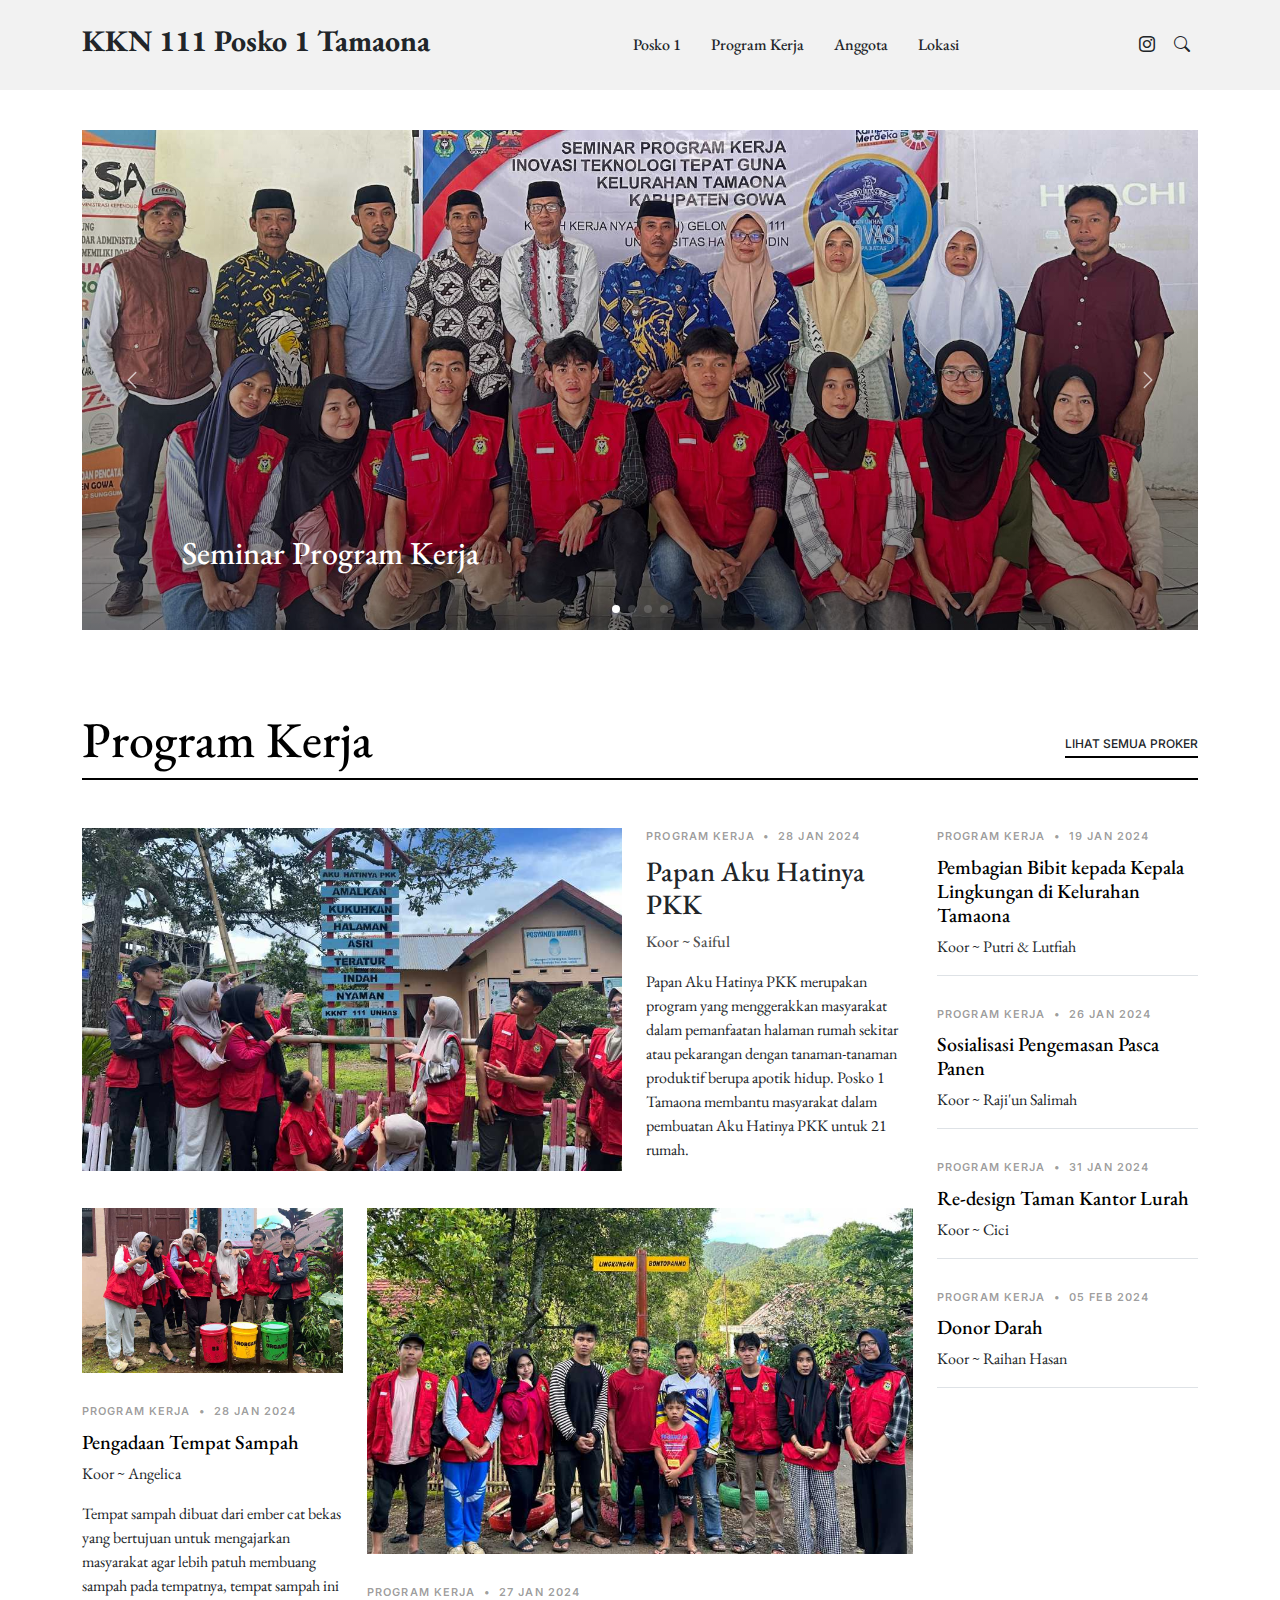
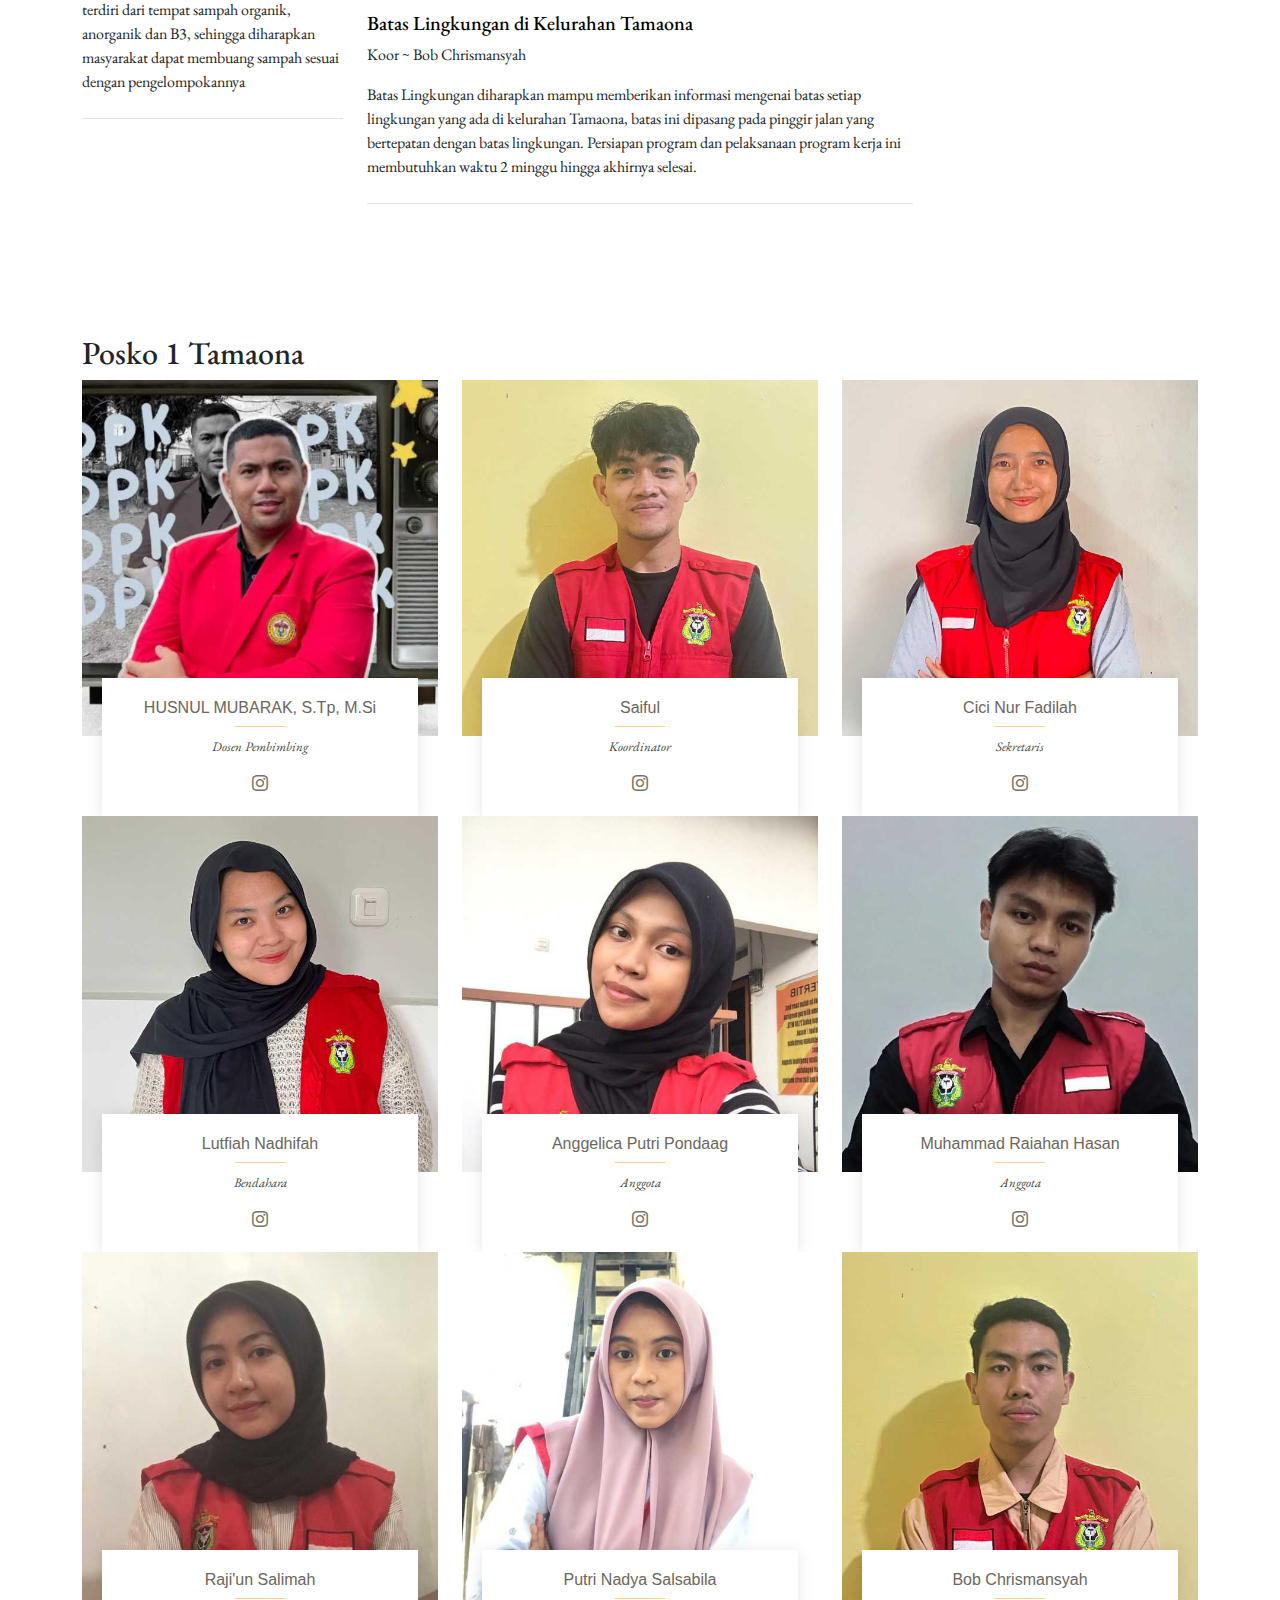
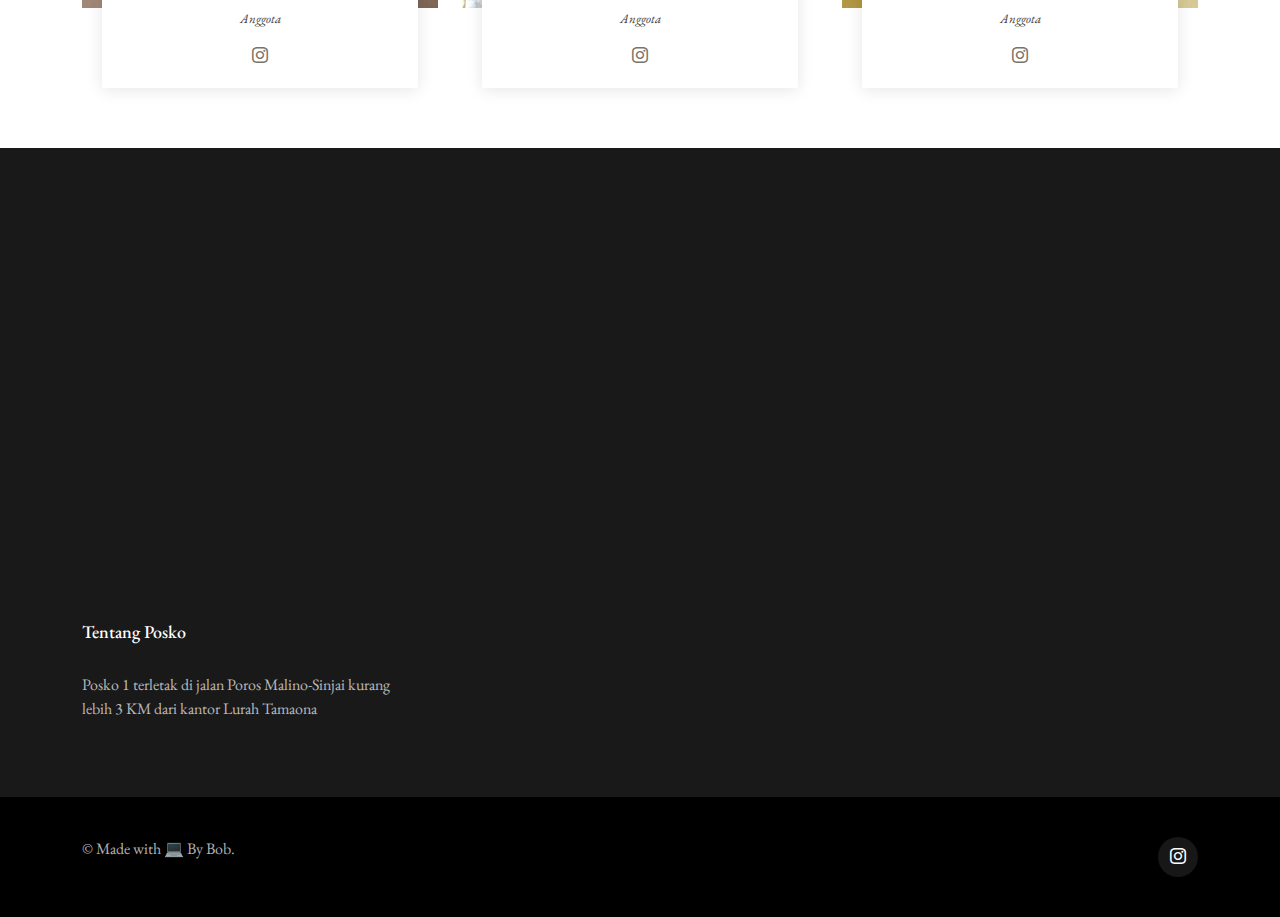
==== index.html @ d13b857d "update" ====
<!DOCTYPE html>
<html lang="en">

<head>
  <meta charset="utf-8">
  <meta content="width=device-width, initial-scale=1.0" name="viewport">

  <title>KKNT 111 UH Tamaona</title>
  <meta content="" name="description">
  <meta content="" name="keywords">

  <!-- Favicons -->
  <link href="img\icon.png" rel="icon">
  <link href="assets/img/apple-touch-icon.png" rel="apple-touch-icon">

  <!-- Google Fonts -->
  <link rel="preconnect" href="https://fonts.googleapis.com">
  <link rel="preconnect" href="https://fonts.gstatic.com" crossorigin>
  <link href="https://fonts.googleapis.com/css2?family=EB+Garamond:wght@400;500&family=Inter:wght@400;500&family=Playfair+Display:ital,wght@0,400;0,700;1,400;1,700&display=swap" rel="stylesheet">

  <!-- Vendor CSS Files -->
  <link href="assets/vendor/bootstrap/css/bootstrap.min.css" rel="stylesheet">
  <link href="assets/vendor/bootstrap-icons/bootstrap-icons.css" rel="stylesheet">
  <link href="assets/vendor/swiper/swiper-bundle.min.css" rel="stylesheet">
  <link href="assets/vendor/glightbox/css/glightbox.min.css" rel="stylesheet">
  <link href="assets/vendor/aos/aos.css" rel="stylesheet">




  
  <!-- Template Main CSS Files -->
  <link href="assets/css/variables.css" rel="stylesheet">
  <link href="assets/css/main.css" rel="stylesheet">

  <!-- =======================================================
  * Template Name: ZenBlog
  * Updated: Jan 29 2024 with Bootstrap v5.3.2
  * Template URL: https://bootstrapmade.com/zenblog-bootstrap-blog-template/
  * Author: BootstrapMade.com
  * License: https:///bootstrapmade.com/license/
  ======================================================== -->
</head>

<body>

  <!-- ======= Header ======= -->
  <header id="header" class="header d-flex align-items-center fixed-top">
    <div class="container-fluid container-xl d-flex align-items-center justify-content-between">

      <a href="index.html" class="logo d-flex align-items-center">
        <!-- Uncomment the line below if you also wish to use an image logo -->
        <!-- <img src="assets/img/logo.png" alt=""> -->
        <h1>KKN 111 Posko 1 Tamaona</h1>
      </a>

      <nav id="navbar" class="navbar">
        <ul>
          <li><a href="index.html">Posko 1</a></li>
          <li><a href="#proker">Program Kerja</a></li>
          <!-- <li class="dropdown"><a href="category.html"><span>Categories</span> <i class="bi bi-chevron-down dropdown-indicator"></i></a>
            <ul>
              <li><a href="search-result.html">Search Result</a></li>
              <li><a href="#">Drop Down 1</a></li>
              <li class="dropdown"><a href="#"><span>Deep Drop Down</span> <i class="bi bi-chevron-down dropdown-indicator"></i></a>
                <ul>
                  <li><a href="#">Deep Drop Down 1</a></li>
                  <li><a href="#">Deep Drop Down 2</a></li>
                  <li><a href="#">Deep Drop Down 3</a></li>
                  <li><a href="#">Deep Drop Down 4</a></li>
                  <li><a href="#">Deep Drop Down 5</a></li>
                </ul>
              </li>
              <li><a href="#">Drop Down 2</a></li>
              <li><a href="#">Drop Down 3</a></li>
              <li><a href="#">Drop Down 4</a></li>
            </ul>
          </li> -->

          <li><a href="#chefs">Anggota</a></li>
          <li><a href="#footer">Lokasi</a></li>
        </ul>
      </nav>
      <!-- .navbar -->

      <div class="position-relative">
        <!-- <a href="#" class="mx-2"><span class="bi-facebook"></span></a>
        <a href="#" class="mx-2"><span class="bi-twitter"></span></a> -->
        <a href="https://www.instagram.com/kknt111kelurahantamaona/" class="mx-2"><span class="bi-instagram"></span></a>

        <a href="#" class="mx-2 js-search-open"><span class="bi-search"></span></a>
        <i class="bi bi-list mobile-nav-toggle"></i>

        <!-- ======= Search Form ======= -->
        <div class="search-form-wrap js-search-form-wrap">
          <form action="search-result.html" class="search-form">
            <span class="icon bi-search"></span>
            <input type="text" placeholder="Search" class="form-control">
            <button class="btn js-search-close"><span class="bi-x"></span></button>
          </form>
        </div><!-- End Search Form -->

      </div>

    </div>

  </header><!-- End Header -->

  <main id="main">

    <!-- ======= Hero Slider Section ======= -->
    <section id="hero-slider" class="hero-slider">
      <div class="container-md" data-aos="fade-in">
        <div class="row">
          <div class="col-12">
            <div class="swiper sliderFeaturedPosts">
              <div class="swiper-wrapper">
                <div class="swiper-slide">
                  <a href="single-post.html" class="img-bg d-flex align-items-end" style="background-image: url('img/2.jpg');">
                    <div class="img-bg-inner">
                      <h2>Seminar Program Kerja</h2>
                      <!-- <p>Lorem ipsum dolor sit amet, consectetur adipisicing elit. Quidem neque est mollitia! Beatae minima assumenda repellat harum vero, officiis ipsam magnam obcaecati cumque maxime inventore repudiandae quidem necessitatibus rem atque.</p> -->
                    </div>
                  </a>
                </div>

                <div class="swiper-slide">
                  <a href="single-post.html" class="img-bg d-flex align-items-end" style="background-image: url('img/1.jpg');">
                    <div class="img-bg-inner">
                      <h2>Kelurahan Tamaona</h2>
                      <p>Kecamatan Tombolopao Kabupaten Gowa</p>
                    </div>
                  </a>
                </div>

                <div class="swiper-slide">
                  <a href="single-post.html" class="img-bg d-flex align-items-end" style="background-image: url('img/3.jpg');">
                    <div class="img-bg-inner">
                      <h2>Posko 1 Kelurahan Tamaona</h2>
                      <!-- <p>Lorem ipsum dolor sit amet, consectetur adipisicing elit. Quidem neque est mollitia! Beatae minima assumenda repellat harum vero, officiis ipsam magnam obcaecati cumque maxime inventore repudiandae quidem necessitatibus rem atque.</p> -->
                    </div>
                  </a>
                </div>

                <div class="swiper-slide">
                  <a href="single-post.html" class="img-bg d-flex align-items-end" style="background-image: url('img/4.jpg');">
                    <div class="img-bg-inner">
                      <h2>Pelaksanaan Program Kerja</h2>
                      <!-- <p>Lorem ipsum dolor sit amet, consectetur adipisicing elit. Quidem neque est mollitia! Beatae minima assumenda repellat harum vero, officiis ipsam magnam obcaecati cumque maxime inventore repudiandae quidem necessitatibus rem atque.</p> -->
                    </div>
                  </a>
                </div>
              </div>
              <div class="custom-swiper-button-next">
                <span class="bi-chevron-right"></span>
              </div>
              <div class="custom-swiper-button-prev">
                <span class="bi-chevron-left"></span>
              </div>

              <div class="swiper-pagination"></div>
            </div>
          </div>
        </div>
      </div>
    </section><!-- End Hero Slider Section -->

    <!-- ======= Post Grid Section ======= -->
    <!-- <section id="posts" class="posts">
      <div class="container" data-aos="fade-up">
        <div class="row g-5">
          <div class="col-lg-4">
            <div class="post-entry-1 lg">
              <a href="single-post.html"><img src="img/landscape1.jpg" alt="" class="img-fluid"></a>
              <div class="post-meta"><span class="date">Culture</span> <span class="mx-1">&bullet;</span> <span>Jul 5th '22</span></div>
              <h2><a href="single-post.html">Pelaksanaan Program Kerja Papan</a></h2>
              <p class="mb-4 d-block">Lorem ipsum dolor sit, amet consectetur adipisicing elit. Vero temporibus repudiandae, inventore pariatur numquam cumque possimus exercitationem? Nihil tempore odit ab minus eveniet praesentium, similique blanditiis molestiae ut saepe perspiciatis officia nemo, eos quae cumque. Accusamus fugiat architecto rerum animi atque eveniet, quo, praesentium dignissimos</p>

              <div class="d-flex align-items-center author">
                <div class="photo"><img src="assets/img/person-1.jpg" alt="" class="img-fluid"></div>
                <div class="name">
                  <h3 class="m-0 p-0">Cameron Williamson</h3>
                </div>
              </div>
            </div>

          </div>

          <div class="col-lg-8">
            <div class="row g-5">
              <div class="col-lg-4 border-start custom-border">
                <div class="post-entry-1">
                  <a href="single-post.html"><img src="assets/img/post-landscape-2.jpg" alt="" class="img-fluid"></a>
                  <div class="post-meta"><span class="date">Sport</span> <span class="mx-1">&bullet;</span> <span>Jul 5th '22</span></div>
                  <h2><a href="single-post.html">Let’s Get Back to Work, New York</a></h2>
                </div>
                <div class="post-entry-1">
                  <a href="single-post.html"><img src="assets/img/post-landscape-5.jpg" alt="" class="img-fluid"></a>
                  <div class="post-meta"><span class="date">Food</span> <span class="mx-1">&bullet;</span> <span>Jul 17th '22</span></div>
                  <h2><a href="single-post.html">How to Avoid Distraction and Stay Focused During Video Calls?</a></h2>
                </div>
                <div class="post-entry-1">
                  <a href="single-post.html"><img src="assets/img/post-landscape-7.jpg" alt="" class="img-fluid"></a>
                  <div class="post-meta"><span class="date">Design</span> <span class="mx-1">&bullet;</span> <span>Mar 15th '22</span></div>
                  <h2><a href="single-post.html">Why Craigslist Tampa Is One of The Most Interesting Places On the Web?</a></h2>
                </div>
              </div>
              <div class="col-lg-4 border-start custom-border">
                <div class="post-entry-1">
                  <a href="single-post.html"><img src="assets/img/post-landscape-3.jpg" alt="" class="img-fluid"></a>
                  <div class="post-meta"><span class="date">Business</span> <span class="mx-1">&bullet;</span> <span>Jul 5th '22</span></div>
                  <h2><a href="single-post.html">6 Easy Steps To Create Your Own Cute Merch For Instagram</a></h2>
                </div>
                <div class="post-entry-1">
                  <a href="single-post.html"><img src="assets/img/post-landscape-6.jpg" alt="" class="img-fluid"></a>
                  <div class="post-meta"><span class="date">Tech</span> <span class="mx-1">&bullet;</span> <span>Mar 1st '22</span></div>
                  <h2><a href="single-post.html">10 Life-Changing Hacks Every Working Mom Should Know</a></h2>
                </div>
                <div class="post-entry-1">
                  <a href="single-post.html"><img src="assets/img/post-landscape-8.jpg" alt="" class="img-fluid"></a>
                  <div class="post-meta"><span class="date">Travel</span> <span class="mx-1">&bullet;</span> <span>Jul 5th '22</span></div>
                  <h2><a href="single-post.html">5 Great Startup Tips for Female Founders</a></h2>
                </div>
              </div>

              
              <div class="col-lg-4">

                <div class="trending">
                  <h3>Trending</h3>
                  <ul class="trending-post">
                    <li>
                      <a href="single-post.html">
                        <span class="number">1</span>
                        <h3>The Best Homemade Masks for Face (keep the Pimples Away)</h3>
                        <span class="author">Jane Cooper</span>
                      </a>
                    </li>
                    <li>
                      <a href="single-post.html">
                        <span class="number">2</span>
                        <h3>17 Pictures of Medium Length Hair in Layers That Will Inspire Your New Haircut</h3>
                        <span class="author">Wade Warren</span>
                      </a>
                    </li>
                    <li>
                      <a href="single-post.html">
                        <span class="number">3</span>
                        <h3>13 Amazing Poems from Shel Silverstein with Valuable Life Lessons</h3>
                        <span class="author">Esther Howard</span>
                      </a>
                    </li>
                    <li>
                      <a href="single-post.html">
                        <span class="number">4</span>
                        <h3>9 Half-up/half-down Hairstyles for Long and Medium Hair</h3>
                        <span class="author">Cameron Williamson</span>
                      </a>
                    </li>
                    <li>
                      <a href="single-post.html">
                        <span class="number">5</span>
                        <h3>Life Insurance And Pregnancy: A Working Mom’s Guide</h3>
                        <span class="author">Jenny Wilson</span>
                      </a>
                    </li>
                  </ul>
                </div>

              </div> 
            </div>
          </div>

        </div>
      </div>
    </section>  -->

    <!-- ======= Culture Category Section ======= -->
    <section class="category-section" id="proker">
      <div class="container" data-aos="fade-up">

        <div class="section-header d-flex justify-content-between align-items-center mb-5">
          <h2>Program Kerja</h2>
          <div><a href="category.html" class="more">Lihat Semua Proker</a></div>
        </div>

        <div class="row">
          <div class="col-md-9">

            <div class="d-lg-flex post-entry-2">
              <a href="single-post.html" class="me-4 thumbnail mb-4 mb-lg-0 d-inline-block">
                <img src="img/landscape1.jpg" alt="" class="img-fluid">
              </a>
              <div>
                <div class="post-meta"><span class="date">Program Kerja</span> <span class="mx-1">&bullet;</span> <span>28 Jan 2024</span></div>
                <h3><a href="single-post.html">Papan Aku Hatinya PKK</a></h3>
                <span class="author mb-3 d-block">Koor ~ Saiful</span>
                <p>Papan Aku Hatinya PKK merupakan program yang menggerakkan masyarakat dalam pemanfaatan halaman rumah sekitar atau pekarangan dengan tanaman-tanaman produktif berupa apotik hidup. Posko 1 Tamaona membantu masyarakat dalam pembuatan Aku Hatinya PKK untuk 21 rumah. </p>
                <!-- <div class="d-flex align-items-center author">
                  <div class="photo"><img src="assets/img/person-2.jpg" alt="" class="img-fluid"></div>
                  <div class="name">
                    <h3 class="m-0 p-0">Wade Warren</h3>
                  </div>
                </div> -->
              </div>
            </div>

            <div class="row">
              <div class="col-lg-4">
                <div class="post-entry-1 border-bottom">
                  <a href="single-post.html"><img src="img/tempatsampah.jpg" alt="" class="img-fluid"></a>
                  <div class="post-meta"><span class="date">Program Kerja</span> <span class="mx-1">&bullet;</span> <span>28 Jan 2024</span></div>
                  <h2 class="mb-2"><a href="single-post.html">Pengadaan Tempat Sampah</a></h2>
                  <span class="author mb-3 d-block">Koor ~ Angelica</span>
                  <p class="mb-4 d-block">Tempat sampah dibuat dari ember cat bekas yang bertujuan untuk mengajarkan masyarakat agar lebih patuh membuang sampah pada tempatnya, tempat sampah ini terdiri dari tempat sampah organik, anorganik dan B3, sehingga diharapkan masyarakat dapat membuang sampah sesuai dengan pengelompokannya</p>
                </div>

                <!-- <div class="post-entry-1">
                  <div class="post-meta"><span class="date">Culture</span> <span class="mx-1">&bullet;</span> <span>Jul 5th '22</span></div>
                  <h2 class="mb-2"><a href="single-post.html">5 Great Startup Tips for Female Founders</a></h2>
                  <span class="author mb-3 d-block">Jenny Wilson</span>
                </div> -->
              </div>
              <div class="col-lg-8">
                <div class="post-entry-1 border-bottom">
                  <a href="single-post.html"><img src="img/bataslingkungan.jpg" alt="" class="img-fluid"></a>
                  <div class="post-meta"><span class="date">Program Kerja</span> <span class="mx-1">&bullet;</span> <span>27 Jan 2024</span></div>
                  <h2 class="mb-2"><a href="single-post.html">Batas Lingkungan di Kelurahan Tamaona</a></h2>
                  <span class="author mb-3 d-block">Koor ~ Bob Chrismansyah</span>
                  <p class="mb-4 d-block">Batas Lingkungan diharapkan mampu memberikan informasi mengenai batas setiap lingkungan yang ada di kelurahan Tamaona, batas ini dipasang pada pinggir jalan yang bertepatan dengan batas lingkungan. Persiapan program dan pelaksanaan program kerja ini membutuhkan waktu 2 minggu hingga akhirnya selesai.</p>
                </div>
              </div>
            </div>



            <!-- <div class="d-lg-flex post-entry-2">
              <a href="single-post.html" class="me-4 thumbnail mb-4 mb-lg-0 d-inline-block">
                <img src="img/landscape1.jpg" alt="" class="img-fluid">
              </a>
              <div>
                <div class="post-meta"><span class="date">Culture</span> <span class="mx-1">&bullet;</span> <span>Jul 5th '22</span></div>
                <h3><a href="single-post.html">Papan Aku Hatinya PKK</a></h3>
                <p>Lorem ipsum dolor sit amet consectetur adipisicing elit. Distinctio placeat exercitationem magni voluptates dolore. Tenetur fugiat voluptates quas, nobis error deserunt aliquam temporibus sapiente, laudantium dolorum itaque libero eos deleniti?</p>
                <div class="d-flex align-items-center author">
                  <div class="photo"><img src="assets/img/person-2.jpg" alt="" class="img-fluid"></div>
                  <div class="name">
                    <h3 class="m-0 p-0">Wade Warren</h3>
                  </div>
                </div>
              </div>
            </div> -->
          </div>


          <div class="col-md-3">
            <div class="post-entry-1 border-bottom">
              <div class="post-meta"><span class="date">Program Kerja</span> <span class="mx-1">&bullet;</span> <span>19 Jan 2024</span>
              </div>
              <h2 class="mb-2"><a href="single-post.html">Pembagian Bibit kepada Kepala Lingkungan di Kelurahan Tamaona</a></h2>
              <span class="author mb-3 d-block">Koor ~ Putri  & Lutfiah</span>
            </div>

            <div class="post-entry-1 border-bottom">
              <div class="post-meta"><span class="date">Program Kerja</span> <span class="mx-1">&bullet;</span> <span>26 Jan 2024</span></div>
              <h2 class="mb-2"><a href="single-post.html">Sosialisasi Pengemasan Pasca Panen</a></h2>
              <span class="author mb-3 d-block">Koor ~ Raji'un Salimah</span>
            </div>

            <div class="post-entry-1 border-bottom">
              <div class="post-meta"><span class="date">Program Kerja</span> <span class="mx-1">&bullet;</span> <span>31 Jan 2024</span></div>
              <h2 class="mb-2"><a href="single-post.html">Re-design Taman Kantor Lurah</a></h2>
              <span class="author mb-3 d-block">Koor ~ Cici</span>
            </div>

            <div class="post-entry-1 border-bottom">
              <div class="post-meta"><span class="date">Program Kerja</span> <span class="mx-1">&bullet;</span> <span>05 Feb 2024</span></div>
              <h2 class="mb-2"><a href="single-post.html">Donor Darah</a></h2>
              <span class="author mb-3 d-block">Koor ~ Raihan Hasan</span>
            </div>


          </div>
        </div>
      </div>
    </section><!-- End Culture Category Section -->
    <section id="chefs" class="chefs">
      <div class="container">

        <div class="section-title">
          <h2>Posko 1 <span>Tamaona</span></h2>
          <!-- <p>Ut possimus qui ut temporibus culpa velit eveniet modi omnis est adipisci expedita at voluptas atque vitae autem.</p> -->
        </div>

        <div class="row">

          <div class="col-lg-4 col-md-6">
            <div class="member">
              <div class="pic"><img src="img/dpk.jpg" class="img-fluid" alt=""></div>
              <div class="member-info">
                <h4>HUSNUL MUBARAK, S.Tp, M.Si</h4>
                <span>Dosen Pembimbing</span>
                <div class="social">
                  <!-- <a href=""><i class="bi bi-twitter"></i></a>
                  <a href=""><i class="bi bi-facebook"></i></a> -->
                  <a href="https://www.instagram.com/baraq_bani/"><i class="bi bi-instagram"></i></a>
                  <!-- <a href=""><i class="bi bi-linkedin"></i></a> -->
                </div>
              </div>
            </div>
          </div>

          <div class="col-lg-4 col-md-6">
            <div class="member">
              <div class="pic"><img src="img/saiful.jpg" class="img-fluid" alt=""></div>
              <div class="member-info">
                <h4>Saiful</h4>
                <span>Koordinator</span>
                <div class="social">
                  <!-- <a href=""><i class="bi bi-twitter"></i></a>
                  <a href=""><i class="bi bi-facebook"></i></a> -->
                  <a href="https://www.instagram.com/saii.fll_/"><i class="bi bi-instagram"></i></a>
                  <!-- <a href=""><i class="bi bi-linkedin"></i></a> -->
                </div>
              </div>
            </div>
          </div>

          <div class="col-lg-4 col-md-6">
            <div class="member">
              <div class="pic"><img src="img/cici.jpg" class="img-fluid" alt=""></div>
              <div class="member-info">
                <h4>Cici Nur Fadilah</h4>
                <span>Sekretaris</span>
                <div class="social">
                  <!-- <a href=""><i class="bi bi-twitter"></i></a>
                  <a href=""><i class="bi bi-facebook"></i></a> -->
                  <a href="https://www.instagram.com/cicinrfadilah_/"><i class="bi bi-instagram"></i></a>
                  <!-- <a href=""><i class="bi bi-linkedin"></i></a> -->
                </div>
              </div>
            </div>
          </div>

          <div class="col-lg-4 col-md-6">
            <div class="member">
              <div class="pic"><img src="img/upi.jpg" class="img-fluid" alt=""></div>
              <div class="member-info">
                <h4>Lutfiah Nadhifah</h4>
                <span>Bendahara</span>
                <div class="social">
                  <!-- <a href=""><i class="bi bi-twitter"></i></a>
                  <a href=""><i class="bi bi-facebook"></i></a> -->
                  <a href="https://www.instagram.com/lutfiahndh/"><i class="bi bi-instagram"></i></a>
                  <!-- <a href=""><i class="bi bi-linkedin"></i></a> -->
                </div>
              </div>
            </div>
          </div>

          <div class="col-lg-4 col-md-6">
            <div class="member">
              <div class="pic"><img src="img/enjel.jpg" class="img-fluid" alt=""></div>
              <div class="member-info">
                <h4>Anggelica Putri Pondaag</h4>
                <span>Anggota</span>
                <div class="social">
                  <!-- <a href=""><i class="bi bi-twitter"></i></a>
                  <a href=""><i class="bi bi-facebook"></i></a> -->
                  <a href="https://www.instagram.com/angeliic.p/"><i class="bi bi-instagram"></i></a>
                  <!-- <a href=""><i class="bi bi-linkedin"></i></a> -->
                </div>
              </div>
            </div>
          </div>

          <div class="col-lg-4 col-md-6">
            <div class="member">
              <div class="pic"><img src="img/rehan.jpg" class="img-fluid" alt=""></div>
              <div class="member-info">
                <h4>Muhammad Raiahan Hasan</h4>
                <span>Anggota</span>
                <div class="social">
                  <!-- <a href=""><i class="bi bi-twitter"></i></a>
                  <a href=""><i class="bi bi-facebook"></i></a> -->
                  <a href="https://www.instagram.com/raihanhasan_muhammad/"><i class="bi bi-instagram"></i></a>
                  <!-- <a href=""><i class="bi bi-linkedin"></i></a> -->
                </div>
              </div>
            </div>
          </div>

          <div class="col-lg-4 col-md-6">
            <div class="member">
              <div class="pic"><img src="img/uun.jpg" class="img-fluid" alt=""></div>
              <div class="member-info">
                <h4>Raji'un Salimah</h4>
                <span>Anggota</span>
                <div class="social">
                  <!-- <a href=""><i class="bi bi-twitter"></i></a>
                  <a href=""><i class="bi bi-facebook"></i></a> -->
                  <a href="https://www.instagram.com/rjiunslmh_/"><i class="bi bi-instagram"></i></a>
                  <!-- <a href=""><i class="bi bi-linkedin"></i></a> -->
                </div>
              </div>
            </div>
          </div>

          <div class="col-lg-4 col-md-6">
            <div class="member">
              <div class="pic"><img src="img/pute.jpg" class="img-fluid" alt=""></div>
              <div class="member-info">
                <h4>Putri Nadya Salsabila</h4>
                <span>Anggota</span>
                <div class="social">
                  <!-- <a href=""><i class="bi bi-twitter"></i></a>
                  <a href=""><i class="bi bi-facebook"></i></a> -->
                  <a href="https://www.instagram.com/putrindyas/"><i class="bi bi-instagram"></i></a>
                  <!-- <a href=""><i class="bi bi-linkedin"></i></a> -->
                </div>
              </div>
            </div>
          </div>

          <div class="col-lg-4 col-md-6">
            <div class="member">
              <div class="pic"><img src="img/bob.jpg" class="img-fluid" alt=""></div>
              <div class="member-info">
                <h4>Bob Chrismansyah</h4>
                <span>Anggota</span>
                <div class="social">
                  <!-- <a href=""><i class="bi bi-twitter"></i></a>
                  <a href=""><i class="bi bi-facebook"></i></a> -->
                  <a href="https://www.instagram.com/bob.chrismansyah/"><i class="bi bi-instagram"></i></a>
                  <!-- <a href=""><i class="bi bi-linkedin"></i></a> -->
                </div>
              </div>
            </div>
          </div>



        </div>

      </div>
    </section>
    <!-- ======= Business Category Section ======= -->
    <!-- <section class="category-section">
      <div class="container" data-aos="fade-up">

        <div class="section-header d-flex justify-content-between align-items-center mb-5">
          <h2>Business</h2>
          <div><a href="category.html" class="more">See All Business</a></div>
        </div>

        <div class="row">
          <div class="col-md-9 order-md-2">

            <div class="d-lg-flex post-entry-2">
              <a href="single-post.html" class="me-4 thumbnail d-inline-block mb-4 mb-lg-0">
                <img src="assets/img/post-landscape-3.jpg" alt="" class="img-fluid">
              </a>
              <div>
                <div class="post-meta"><span class="date">Business</span> <span class="mx-1">&bullet;</span> <span>Jul 5th '22</span></div>
                <h3><a href="single-post.html">What is the son of Football Coach John Gruden, Deuce Gruden doing Now?</a></h3>
                <p>Lorem ipsum dolor sit amet consectetur adipisicing elit. Distinctio placeat exercitationem magni voluptates dolore. Tenetur fugiat voluptates quas, nobis error deserunt aliquam temporibus sapiente, laudantium dolorum itaque libero eos deleniti?</p>
                <div class="d-flex align-items-center author">
                  <div class="photo"><img src="assets/img/person-4.jpg" alt="" class="img-fluid"></div>
                  <div class="name">
                    <h3 class="m-0 p-0">Wade Warren</h3>
                  </div>
                </div>
              </div>
            </div>

            <div class="row">
              <div class="col-lg-4">
                <div class="post-entry-1 border-bottom">
                  <a href="single-post.html"><img src="assets/img/post-landscape-5.jpg" alt="" class="img-fluid"></a>
                  <div class="post-meta"><span class="date">Business</span> <span class="mx-1">&bullet;</span> <span>Jul 5th '22</span></div>
                  <h2 class="mb-2"><a href="single-post.html">11 Work From Home Part-Time Jobs You Can Do Now</a></h2>
                  <span class="author mb-3 d-block">Jenny Wilson</span>
                  <p class="mb-4 d-block">Lorem ipsum dolor sit, amet consectetur adipisicing elit. Vero temporibus repudiandae, inventore pariatur numquam cumque possimus</p>
                </div>

                <div class="post-entry-1">
                  <div class="post-meta"><span class="date">Business</span> <span class="mx-1">&bullet;</span> <span>Jul 5th '22</span></div>
                  <h2 class="mb-2"><a href="single-post.html">5 Great Startup Tips for Female Founders</a></h2>
                  <span class="author mb-3 d-block">Jenny Wilson</span>
                </div>
              </div>
              <div class="col-lg-8">
                <div class="post-entry-1">
                  <a href="single-post.html"><img src="assets/img/post-landscape-7.jpg" alt="" class="img-fluid"></a>
                  <div class="post-meta"><span class="date">Business</span> <span class="mx-1">&bullet;</span> <span>Jul 5th '22</span></div>
                  <h2 class="mb-2"><a href="single-post.html">How to Avoid Distraction and Stay Focused During Video Calls?</a></h2>
                  <span class="author mb-3 d-block">Jenny Wilson</span>
                  <p class="mb-4 d-block">Lorem ipsum dolor sit, amet consectetur adipisicing elit. Vero temporibus repudiandae, inventore pariatur numquam cumque possimus</p>
                </div>
              </div>
            </div>
          </div>
          <div class="col-md-3">
            <div class="post-entry-1 border-bottom">
              <div class="post-meta"><span class="date">Business</span> <span class="mx-1">&bullet;</span> <span>Jul 5th '22</span></div>
              <h2 class="mb-2"><a href="single-post.html">How to Avoid Distraction and Stay Focused During Video Calls?</a></h2>
              <span class="author mb-3 d-block">Jenny Wilson</span>
            </div>

            <div class="post-entry-1 border-bottom">
              <div class="post-meta"><span class="date">Business</span> <span class="mx-1">&bullet;</span> <span>Jul 5th '22</span></div>
              <h2 class="mb-2"><a href="single-post.html">17 Pictures of Medium Length Hair in Layers That Will Inspire Your New Haircut</a></h2>
              <span class="author mb-3 d-block">Jenny Wilson</span>
            </div>

            <div class="post-entry-1 border-bottom">
              <div class="post-meta"><span class="date">Business</span> <span class="mx-1">&bullet;</span> <span>Jul 5th '22</span></div>
              <h2 class="mb-2"><a href="single-post.html">9 Half-up/half-down Hairstyles for Long and Medium Hair</a></h2>
              <span class="author mb-3 d-block">Jenny Wilson</span>
            </div>

            <div class="post-entry-1 border-bottom">
              <div class="post-meta"><span class="date">Business</span> <span class="mx-1">&bullet;</span> <span>Jul 5th '22</span></div>
              <h2 class="mb-2"><a href="single-post.html">Life Insurance And Pregnancy: A Working Mom’s Guide</a></h2>
              <span class="author mb-3 d-block">Jenny Wilson</span>
            </div>

            <div class="post-entry-1 border-bottom">
              <div class="post-meta"><span class="date">Business</span> <span class="mx-1">&bullet;</span> <span>Jul 5th '22</span></div>
              <h2 class="mb-2"><a href="single-post.html">The Best Homemade Masks for Face (keep the Pimples Away)</a></h2>
              <span class="author mb-3 d-block">Jenny Wilson</span>
            </div>

            <div class="post-entry-1 border-bottom">
              <div class="post-meta"><span class="date">Business</span> <span class="mx-1">&bullet;</span> <span>Jul 5th '22</span></div>
              <h2 class="mb-2"><a href="single-post.html">10 Life-Changing Hacks Every Working Mom Should Know</a></h2>
              <span class="author mb-3 d-block">Jenny Wilson</span>
            </div>
          </div>
        </div>
      </div>
    </section> -->
    <!-- End Business Category Section -->

    <!-- ======= Lifestyle Category Section ======= -->
    <!-- <section class="category-section">
      <div class="container" data-aos="fade-up">

        <div class="section-header d-flex justify-content-between align-items-center mb-5">
          <h2>Lifestyle</h2>
          <div><a href="category.html" class="more">See All Lifestyle</a></div>
        </div>

        <div class="row g-5">
          <div class="col-lg-4">
            <div class="post-entry-1 lg">
              <a href="single-post.html"><img src="assets/img/post-landscape-8.jpg" alt="" class="img-fluid"></a>
              <div class="post-meta"><span class="date">Lifestyle</span> <span class="mx-1">&bullet;</span> <span>Jul 5th '22</span></div>
              <h2><a href="single-post.html">11 Work From Home Part-Time Jobs You Can Do Now</a></h2>
              <p class="mb-4 d-block">Lorem ipsum dolor sit, amet consectetur adipisicing elit. Vero temporibus repudiandae, inventore pariatur numquam cumque possimus exercitationem? Nihil tempore odit ab minus eveniet praesentium, similique blanditiis molestiae ut saepe perspiciatis officia nemo, eos quae cumque. Accusamus fugiat architecto rerum animi atque eveniet, quo, praesentium dignissimos</p>

              <div class="d-flex align-items-center author">
                <div class="photo"><img src="assets/img/person-7.jpg" alt="" class="img-fluid"></div>
                <div class="name">
                  <h3 class="m-0 p-0">Esther Howard</h3>
                </div>
              </div>
            </div>

            <div class="post-entry-1 border-bottom">
              <div class="post-meta"><span class="date">Lifestyle</span> <span class="mx-1">&bullet;</span> <span>Jul 5th '22</span></div>
              <h2 class="mb-2"><a href="single-post.html">The Best Homemade Masks for Face (keep the Pimples Away)</a></h2>
              <span class="author mb-3 d-block">Jenny Wilson</span>
            </div>

            <div class="post-entry-1">
              <div class="post-meta"><span class="date">Lifestyle</span> <span class="mx-1">&bullet;</span> <span>Jul 5th '22</span></div>
              <h2 class="mb-2"><a href="single-post.html">10 Life-Changing Hacks Every Working Mom Should Know</a></h2>
              <span class="author mb-3 d-block">Jenny Wilson</span>
            </div>

          </div>

          <div class="col-lg-8">
            <div class="row g-5">
              <div class="col-lg-4 border-start custom-border">
                <div class="post-entry-1">
                  <a href="single-post.html"><img src="assets/img/post-landscape-6.jpg" alt="" class="img-fluid"></a>
                  <div class="post-meta"><span class="date">Lifestyle</span> <span class="mx-1">&bullet;</span> <span>Jul 5th '22</span></div>
                  <h2><a href="single-post.html">Let’s Get Back to Work, New York</a></h2>
                </div>
                <div class="post-entry-1">
                  <a href="single-post.html"><img src="assets/img/post-landscape-5.jpg" alt="" class="img-fluid"></a>
                  <div class="post-meta"><span class="date">Lifestyle</span> <span class="mx-1">&bullet;</span> <span>Jul 17th '22</span></div>
                  <h2><a href="single-post.html">How to Avoid Distraction and Stay Focused During Video Calls?</a></h2>
                </div>
                <div class="post-entry-1">
                  <a href="single-post.html"><img src="assets/img/post-landscape-4.jpg" alt="" class="img-fluid"></a>
                  <div class="post-meta"><span class="date">Lifestyle</span> <span class="mx-1">&bullet;</span> <span>Mar 15th '22</span></div>
                  <h2><a href="single-post.html">Why Craigslist Tampa Is One of The Most Interesting Places On the Web?</a></h2>
                </div>
              </div>
              <div class="col-lg-4 border-start custom-border">
                <div class="post-entry-1">
                  <a href="single-post.html"><img src="assets/img/post-landscape-3.jpg" alt="" class="img-fluid"></a>
                  <div class="post-meta"><span class="date">Lifestyle</span> <span class="mx-1">&bullet;</span> <span>Jul 5th '22</span></div>
                  <h2><a href="single-post.html">6 Easy Steps To Create Your Own Cute Merch For Instagram</a></h2>
                </div>
                <div class="post-entry-1">
                  <a href="single-post.html"><img src="assets/img/post-landscape-2.jpg" alt="" class="img-fluid"></a>
                  <div class="post-meta"><span class="date">Lifestyle</span> <span class="mx-1">&bullet;</span> <span>Mar 1st '22</span></div>
                  <h2><a href="single-post.html">10 Life-Changing Hacks Every Working Mom Should Know</a></h2>
                </div>
                <div class="post-entry-1">
                  <a href="single-post.html"><img src="assets/img/post-landscape-1.jpg" alt="" class="img-fluid"></a>
                  <div class="post-meta"><span class="date">Lifestyle</span> <span class="mx-1">&bullet;</span> <span>Jul 5th '22</span></div>
                  <h2><a href="single-post.html">5 Great Startup Tips for Female Founders</a></h2>
                </div>
              </div>
              <div class="col-lg-4">

                <div class="post-entry-1 border-bottom">
                  <div class="post-meta"><span class="date">Lifestyle</span> <span class="mx-1">&bullet;</span> <span>Jul 5th '22</span></div>
                  <h2 class="mb-2"><a href="single-post.html">How to Avoid Distraction and Stay Focused During Video Calls?</a></h2>
                  <span class="author mb-3 d-block">Jenny Wilson</span>
                </div>

                <div class="post-entry-1 border-bottom">
                  <div class="post-meta"><span class="date">Lifestyle</span> <span class="mx-1">&bullet;</span> <span>Jul 5th '22</span></div>
                  <h2 class="mb-2"><a href="single-post.html">17 Pictures of Medium Length Hair in Layers That Will Inspire Your New Haircut</a></h2>
                  <span class="author mb-3 d-block">Jenny Wilson</span>
                </div>

                <div class="post-entry-1 border-bottom">
                  <div class="post-meta"><span class="date">Lifestyle</span> <span class="mx-1">&bullet;</span> <span>Jul 5th '22</span></div>
                  <h2 class="mb-2"><a href="single-post.html">9 Half-up/half-down Hairstyles for Long and Medium Hair</a></h2>
                  <span class="author mb-3 d-block">Jenny Wilson</span>
                </div>

                <div class="post-entry-1 border-bottom">
                  <div class="post-meta"><span class="date">Lifestyle</span> <span class="mx-1">&bullet;</span> <span>Jul 5th '22</span></div>
                  <h2 class="mb-2"><a href="single-post.html">Life Insurance And Pregnancy: A Working Mom’s Guide</a></h2>
                  <span class="author mb-3 d-block">Jenny Wilson</span>
                </div>

                <div class="post-entry-1 border-bottom">
                  <div class="post-meta"><span class="date">Lifestyle</span> <span class="mx-1">&bullet;</span> <span>Jul 5th '22</span></div>
                  <h2 class="mb-2"><a href="single-post.html">The Best Homemade Masks for Face (keep the Pimples Away)</a></h2>
                  <span class="author mb-3 d-block">Jenny Wilson</span>
                </div>

                <div class="post-entry-1 border-bottom">
                  <div class="post-meta"><span class="date">Lifestyle</span> <span class="mx-1">&bullet;</span> <span>Jul 5th '22</span></div>
                  <h2 class="mb-2"><a href="single-post.html">10 Life-Changing Hacks Every Working Mom Should Know</a></h2>
                  <span class="author mb-3 d-block">Jenny Wilson</span>
                </div>

              </div>
            </div>
          </div>

        </div> 

      </div>
    </section> -->
    <!-- End Lifestyle Category Section -->

  </main><!-- End #main -->

  <!-- ======= Footer ======= -->
  <footer id="footer" class="footer">

    <div class="footer-content">
      <div class="container">

        <div class="map">
          <iframe style="border:0; width: 100%; height: 350px;" src="https://www.google.com/maps/embed?pb=!1m14!1m8!1m3!1d63575.0865673991!2d119.9035666!3d-5.1928504!3m2!1i1024!2i768!4f13.1!3m3!1m2!1s0x2dbe9729db890163%3A0x732eebb836181c44!2sTamaona%2C%20Kec.%20Tombolo%20Pao%2C%20Kabupaten%20Gowa%2C%20Sulawesi%20Selatan!5e0!3m2!1sid!2sid!4v1706959139438!5m2!1sid!2sid" frameborder="0" allowfullscreen></iframe>
        </div>
        <!-- <iframe src="https://www.google.com/maps/embed?pb=!1m14!1m8!1m3!1d63575.0865673991!2d119.9035666!3d-5.1928504!3m2!1i1024!2i768!4f13.1!3m3!1m2!1s0x2dbe9729db890163%3A0x732eebb836181c44!2sTamaona%2C%20Kec.%20Tombolo%20Pao%2C%20Kabupaten%20Gowa%2C%20Sulawesi%20Selatan!5e0!3m2!1sid!2sid!4v1706959139438!5m2!1sid!2sid" width="600" height="450" style="border:0;" allowfullscreen="" loading="lazy" referrerpolicy="no-referrer-when-downgrade"></iframe> -->

        <div class="row g-5 mt-2" id="peta">
          <div class="col-lg-4">
            <h3 class="footer-heading">Tentang Posko</h3>
            <p>Posko 1 terletak di jalan Poros Malino-Sinjai  kurang lebih 3 KM dari kantor Lurah Tamaona </p>
            <!-- <p><a href="about.html" class="footer-link-more">Learn More</a></p> -->
          </div>
          <!-- <div class="col-6 col-lg-2">
            <h3 class="footer-heading">Navigation</h3>
            <ul class="footer-links list-unstyled">
              <li><a href="index.html"><i class="bi bi-chevron-right"></i> Home</a></li>
              <li><a href="index.html"><i class="bi bi-chevron-right"></i> Blog</a></li>
              <li><a href="category.html"><i class="bi bi-chevron-right"></i> Categories</a></li>
              <li><a href="single-post.html"><i class="bi bi-chevron-right"></i> Single Post</a></li>
              <li><a href="about.html"><i class="bi bi-chevron-right"></i> About us</a></li>
              <li><a href="contact.html"><i class="bi bi-chevron-right"></i> Contact</a></li>
            </ul>
          </div> -->
          <!-- <div class="col-6 col-lg-2">
            <h3 class="footer-heading">Categories</h3>
            <ul class="footer-links list-unstyled">
              <li><a href="category.html"><i class="bi bi-chevron-right"></i> Business</a></li>
              <li><a href="category.html"><i class="bi bi-chevron-right"></i> Culture</a></li>
              <li><a href="category.html"><i class="bi bi-chevron-right"></i> Sport</a></li>
              <li><a href="category.html"><i class="bi bi-chevron-right"></i> Food</a></li>
              <li><a href="category.html"><i class="bi bi-chevron-right"></i> Politics</a></li>
              <li><a href="category.html"><i class="bi bi-chevron-right"></i> Celebrity</a></li>
              <li><a href="category.html"><i class="bi bi-chevron-right"></i> Startups</a></li>
              <li><a href="category.html"><i class="bi bi-chevron-right"></i> Travel</a></li>

            </ul>
          </div> -->

          <!-- <div class="col-lg-4">
            <h3 class="footer-heading">Recent Posts</h3>

            <ul class="footer-links footer-blog-entry list-unstyled">
              <li>
                <a href="single-post.html" class="d-flex align-items-center">
                  <img src="assets/img/post-sq-1.jpg" alt="" class="img-fluid me-3">
                  <div>
                    <div class="post-meta d-block"><span class="date">Culture</span> <span class="mx-1">&bullet;</span> <span>Jul 5th '22</span></div>
                    <span>5 Great Startup Tips for Female Founders</span>
                  </div>
                </a>
              </li>

              <li>
                <a href="single-post.html" class="d-flex align-items-center">
                  <img src="assets/img/post-sq-2.jpg" alt="" class="img-fluid me-3">
                  <div>
                    <div class="post-meta d-block"><span class="date">Culture</span> <span class="mx-1">&bullet;</span> <span>Jul 5th '22</span></div>
                    <span>What is the son of Football Coach John Gruden, Deuce Gruden doing Now?</span>
                  </div>
                </a>
              </li>

              <li>
                <a href="single-post.html" class="d-flex align-items-center">
                  <img src="assets/img/post-sq-3.jpg" alt="" class="img-fluid me-3">
                  <div>
                    <div class="post-meta d-block"><span class="date">Culture</span> <span class="mx-1">&bullet;</span> <span>Jul 5th '22</span></div>
                    <span>Life Insurance And Pregnancy: A Working Mom’s Guide</span>
                  </div>
                </a>
              </li>

              <li>
                <a href="single-post.html" class="d-flex align-items-center">
                  <img src="assets/img/post-sq-4.jpg" alt="" class="img-fluid me-3">
                  <div>
                    <div class="post-meta d-block"><span class="date">Culture</span> <span class="mx-1">&bullet;</span> <span>Jul 5th '22</span></div>
                    <span>How to Avoid Distraction and Stay Focused During Video Calls?</span>
                  </div>
                </a>
              </li>

            </ul>

          </div> -->
        </div>
      </div>
    </div>

    <div class="footer-legal">
      <div class="container">

        <div class="row justify-content-between">
          <div class="col-md-6 text-center text-md-start mb-3 mb-md-0">
            <div class="copyright">
              © Made with &#128187; <strong><span>By Bob</span></strong>. 
            </div>

            <!-- <div class="credits">
            
              Designed by <a href="https://bootstrapmade.com/">BootstrapMade</a>
            </div> -->

          </div>

          <div class="col-md-6">
            <div class="social-links mb-3 mb-lg-0 text-center text-md-end">
              <a href="https://www.instagram.com/kknt111kelurahantamaona/" class="instagram"><i class="bi bi-instagram"></i></a>

            </div>

          </div>

        </div>

      </div>
    </div>

  </footer>

  <a href="#" class="scroll-top d-flex align-items-center justify-content-center"><i class="bi bi-arrow-up-short"></i></a>

  <!-- Vendor JS Files -->
  <script src="assets/vendor/bootstrap/js/bootstrap.bundle.min.js"></script>
  <script src="assets/vendor/swiper/swiper-bundle.min.js"></script>
  <script src="assets/vendor/glightbox/js/glightbox.min.js"></script>
  <script src="assets/vendor/aos/aos.js"></script>
  <script src="assets/vendor/php-email-form/validate.js"></script>

  <!-- Template Main JS File -->
  <script src="assets/js/main.js"></script>

</body>

</html>
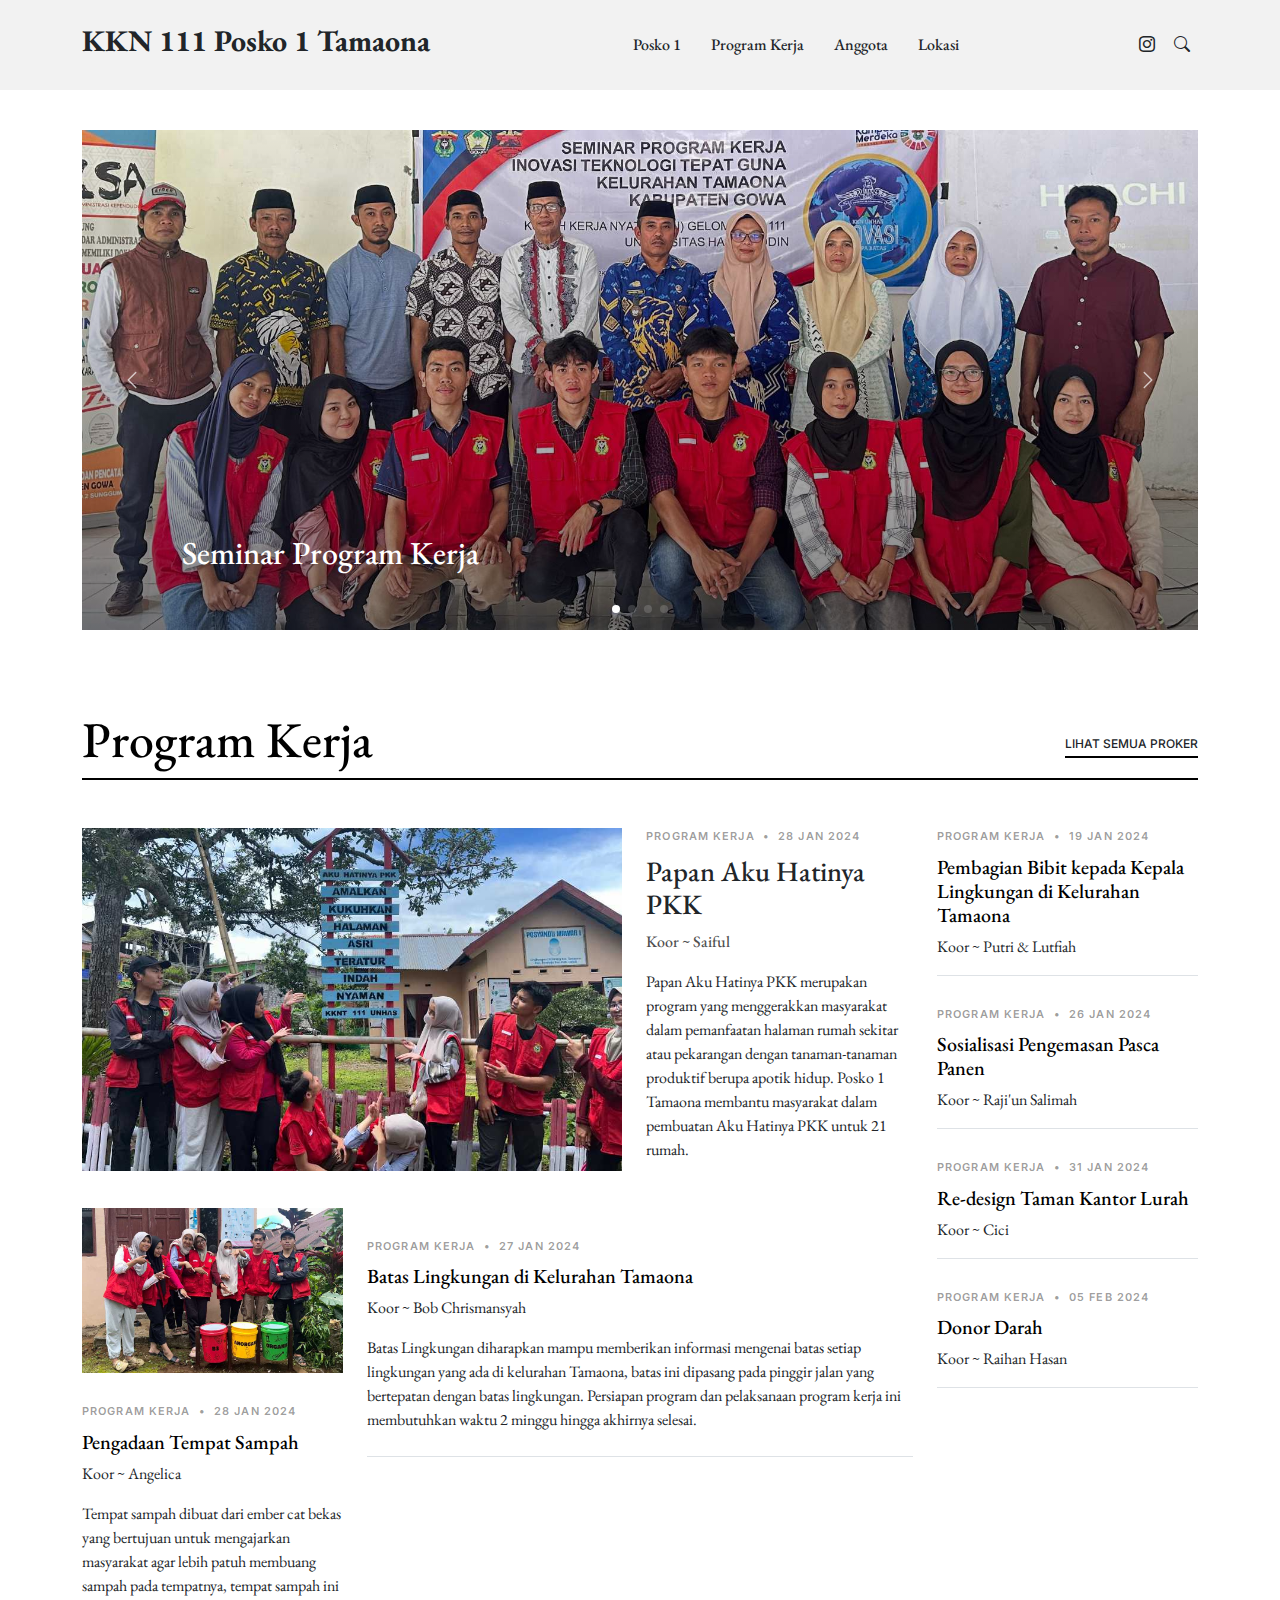
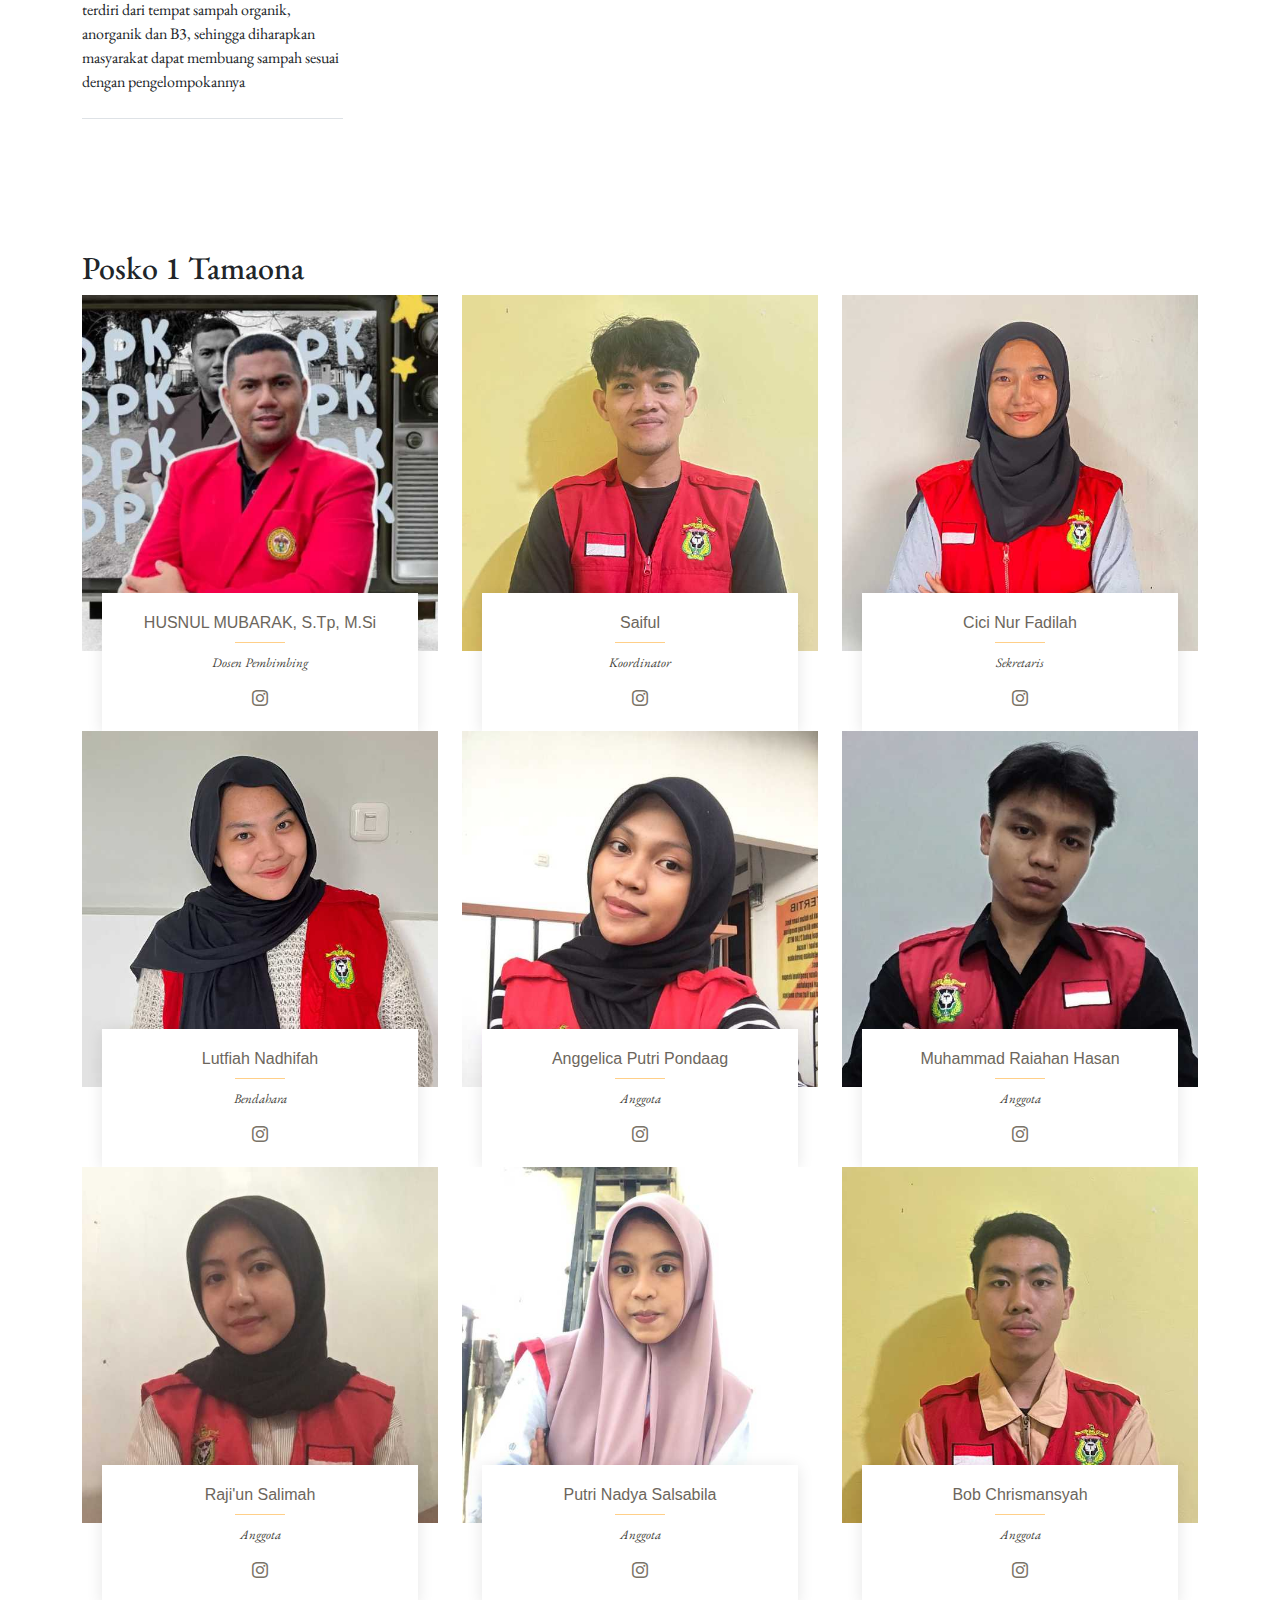
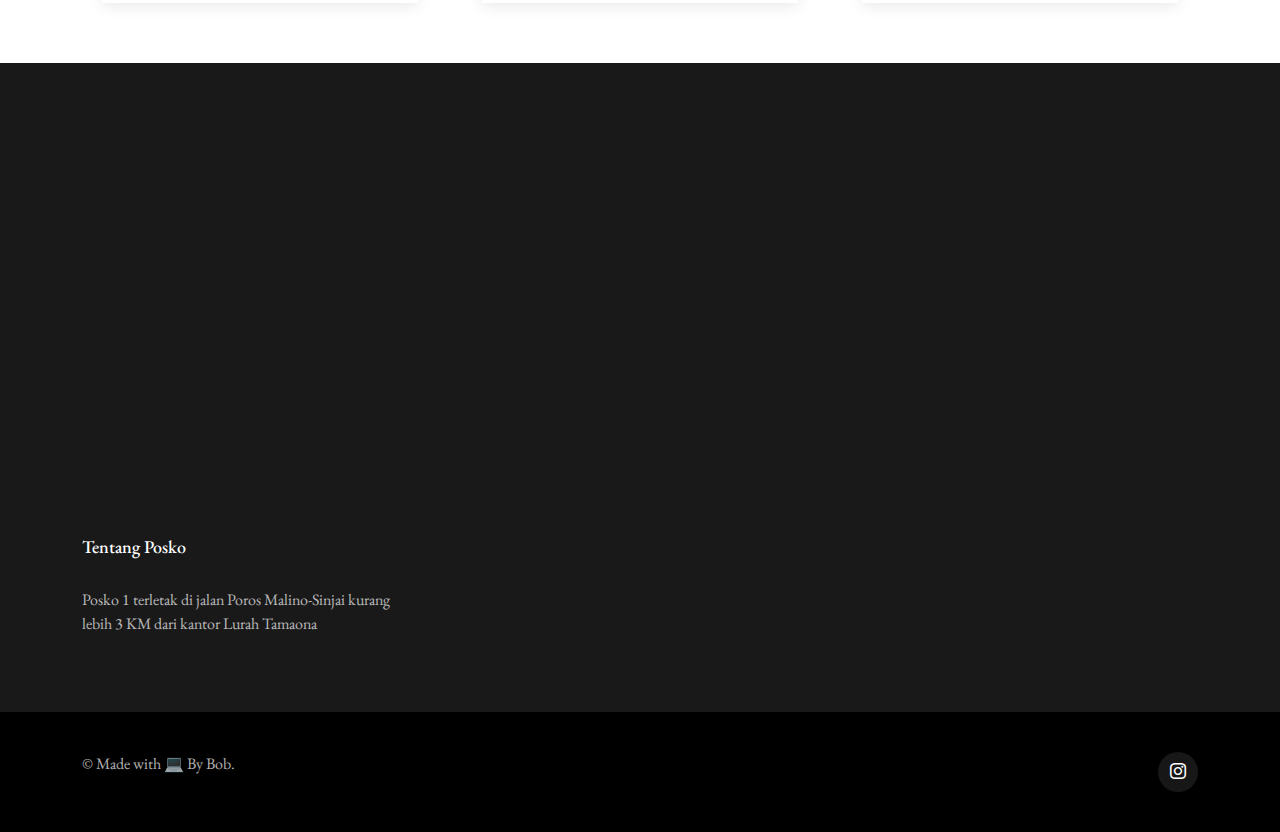
==== commit 4c4f0e32: "update" ====
--- a/index.html
+++ b/index.html
@@ -323,7 +323,7 @@
               </div>
               <div class="col-lg-8">
                 <div class="post-entry-1 border-bottom">
-                  <a href="single-post.html"><img src="img/bataslingkungan.jpg" alt="" class="img-fluid"></a>
+                  <a href="single-post.html"><img src="img/batas.jpg" alt="" class="img-fluid"></a>
                   <div class="post-meta"><span class="date">Program Kerja</span> <span class="mx-1">&bullet;</span> <span>27 Jan 2024</span></div>
                   <h2 class="mb-2"><a href="single-post.html">Batas Lingkungan di Kelurahan Tamaona</a></h2>
                   <span class="author mb-3 d-block">Koor ~ Bob Chrismansyah</span>
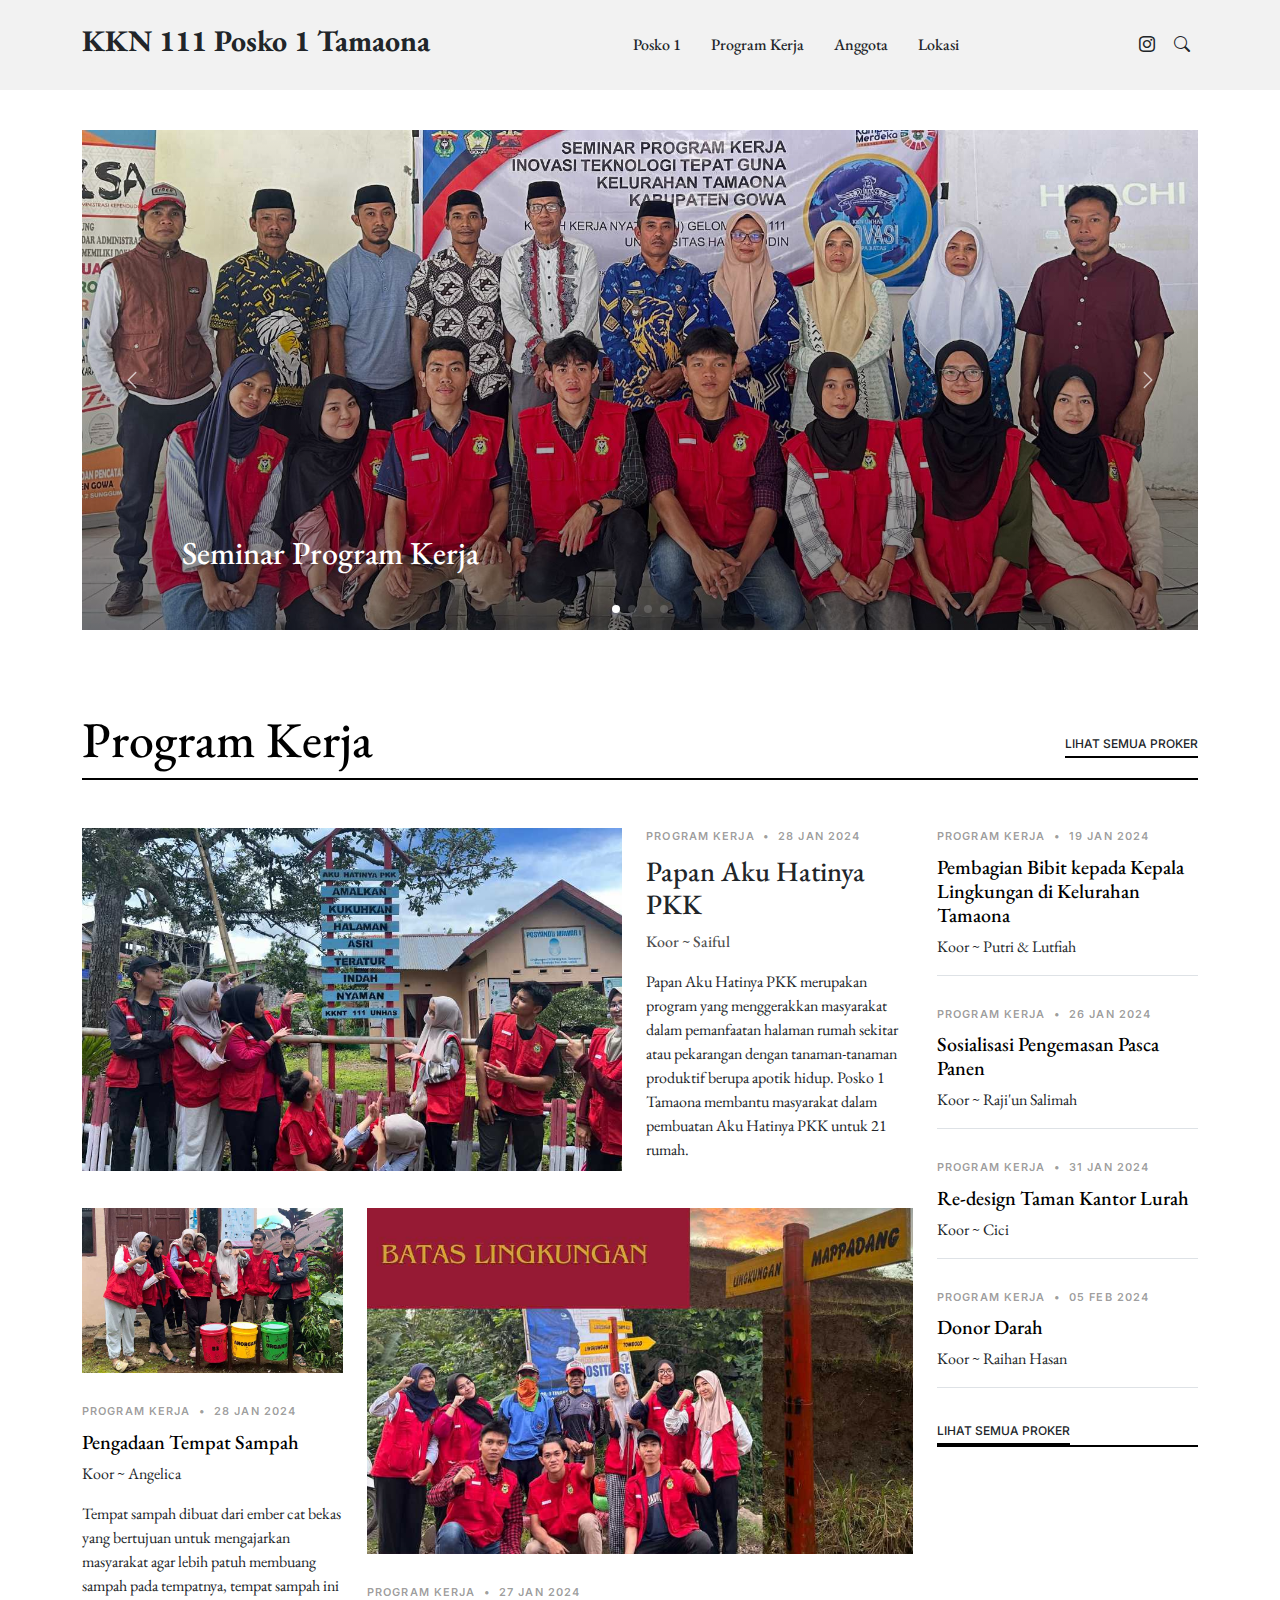
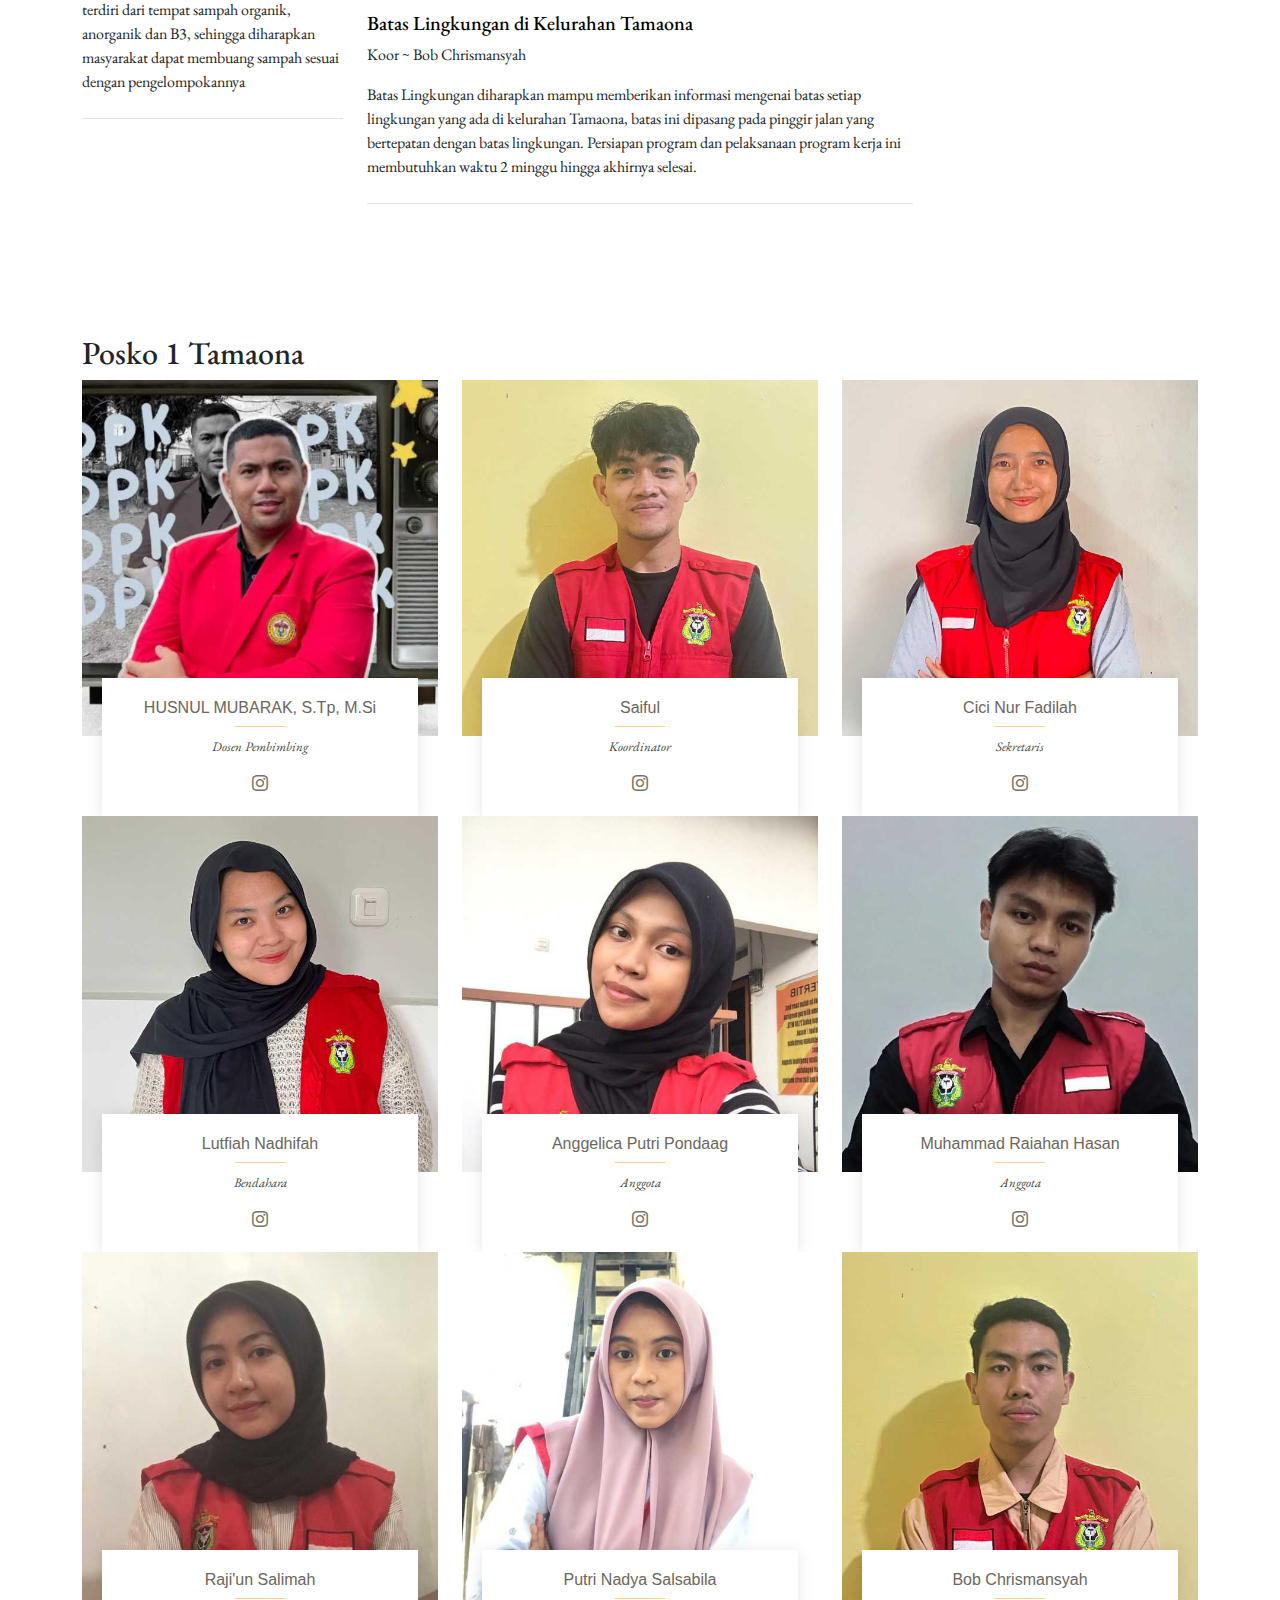
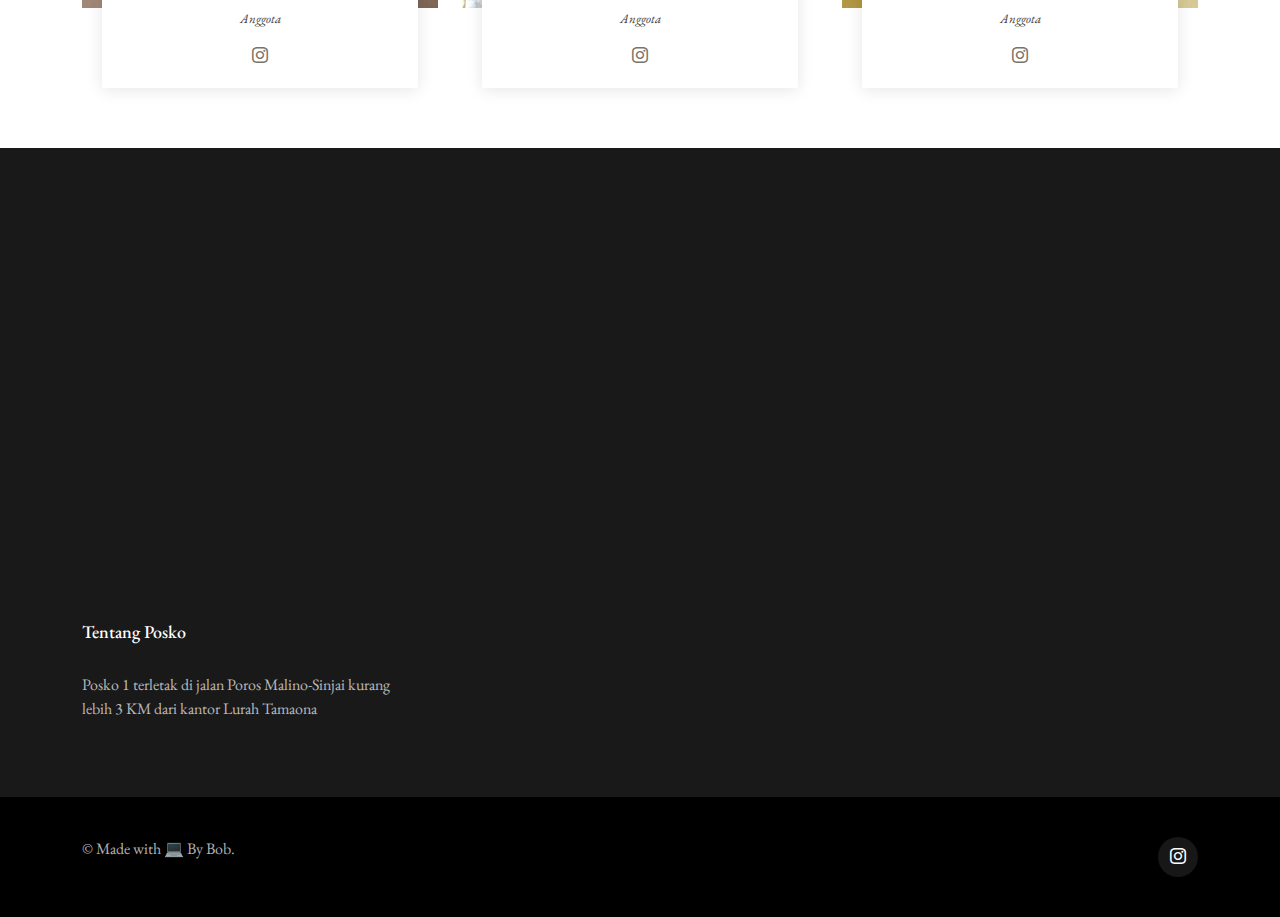
==== commit af43f174: "update" ====
--- a/index.html
+++ b/index.html
@@ -330,6 +330,7 @@
                   <p class="mb-4 d-block">Batas Lingkungan diharapkan mampu memberikan informasi mengenai batas setiap lingkungan yang ada di kelurahan Tamaona, batas ini dipasang pada pinggir jalan yang bertepatan dengan batas lingkungan. Persiapan program dan pelaksanaan program kerja ini membutuhkan waktu 2 minggu hingga akhirnya selesai.</p>
                 </div>
               </div>
+              
             </div>
 
 
@@ -350,7 +351,10 @@
                 </div>
               </div>
             </div> -->
-          </div>
+            
+          </div>
+
+          
 
 
           <div class="col-md-3">
@@ -377,6 +381,11 @@
               <div class="post-meta"><span class="date">Program Kerja</span> <span class="mx-1">&bullet;</span> <span>05 Feb 2024</span></div>
               <h2 class="mb-2"><a href="single-post.html">Donor Darah</a></h2>
               <span class="author mb-3 d-block">Koor ~ Raihan Hasan</span>
+            </div>
+
+
+            <div class="section-header d-flex justify-content-between align-items-center mb-5">
+              <div><a href="category.html" class="more">Lihat Semua Proker</a></div>
             </div>
 
 
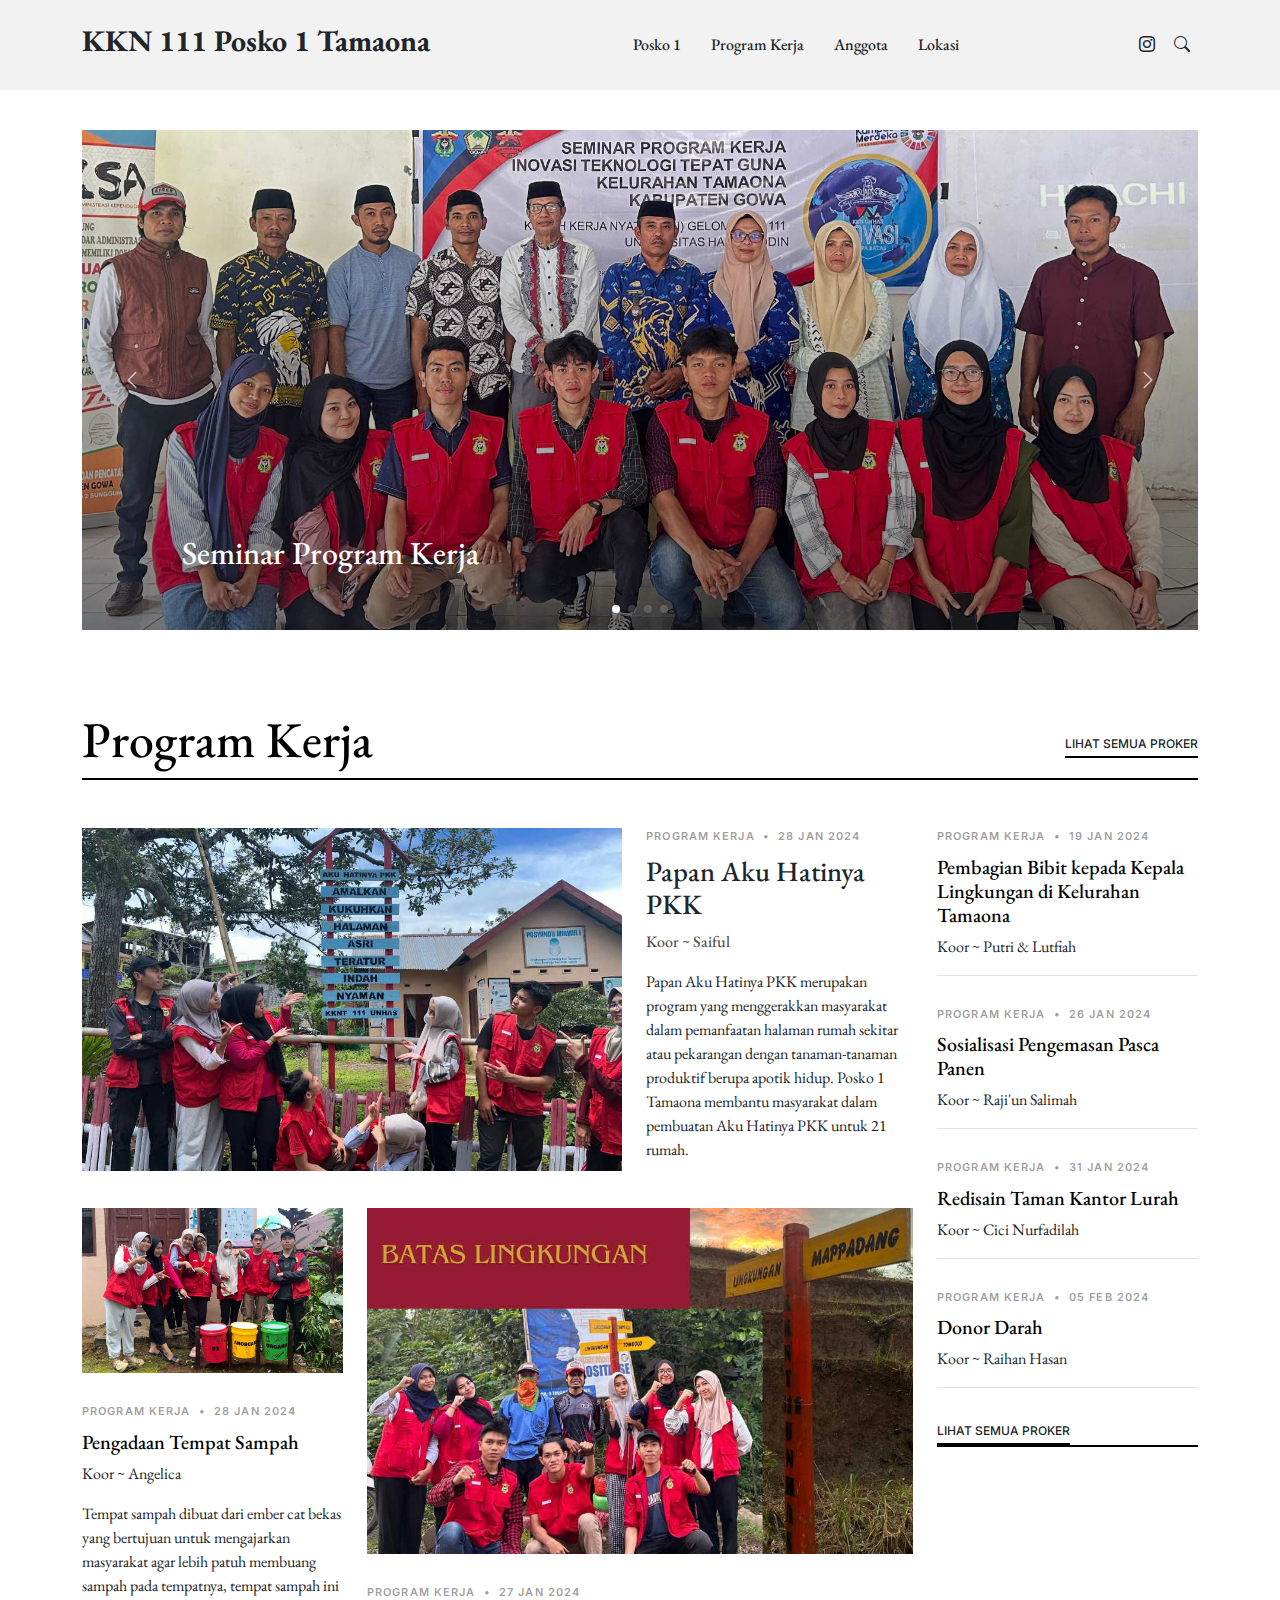
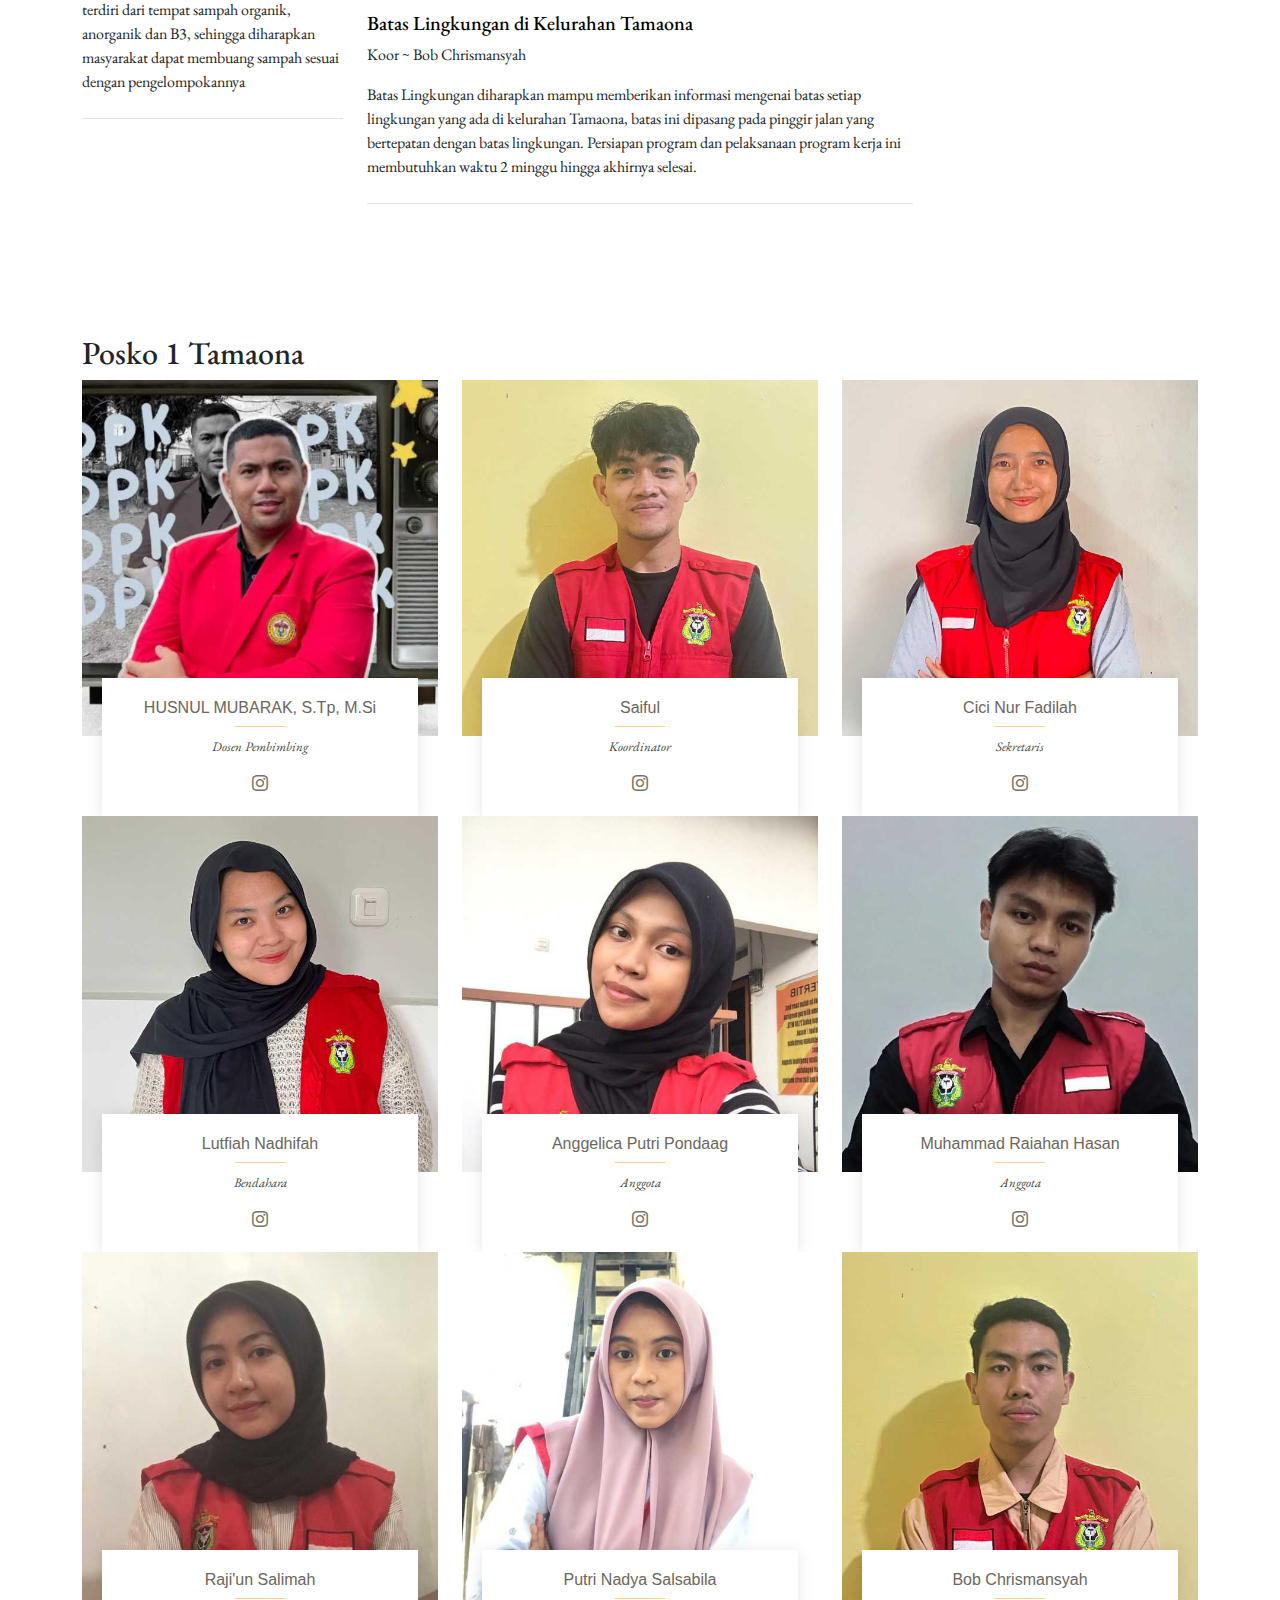
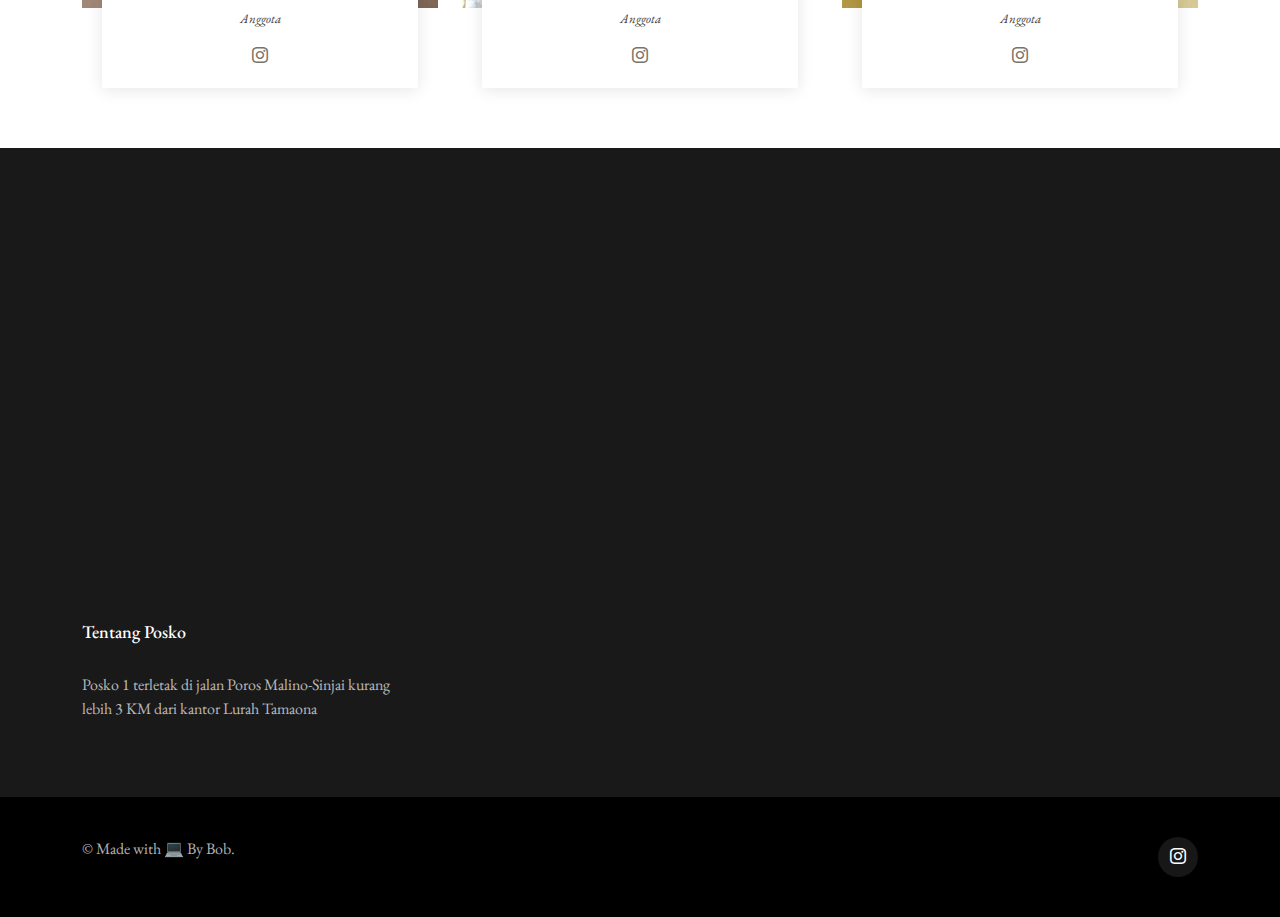
==== commit f567138d: "update" ====
--- a/index.html
+++ b/index.html
@@ -293,7 +293,7 @@
               </a>
               <div>
                 <div class="post-meta"><span class="date">Program Kerja</span> <span class="mx-1">&bullet;</span> <span>28 Jan 2024</span></div>
-                <h3><a href="single-post.html">Papan Aku Hatinya PKK</a></h3>
+                <h3><a href="single-post-pkk.html">Papan Aku Hatinya PKK</a></h3>
                 <span class="author mb-3 d-block">Koor ~ Saiful</span>
                 <p>Papan Aku Hatinya PKK merupakan program yang menggerakkan masyarakat dalam pemanfaatan halaman rumah sekitar atau pekarangan dengan tanaman-tanaman produktif berupa apotik hidup. Posko 1 Tamaona membantu masyarakat dalam pembuatan Aku Hatinya PKK untuk 21 rumah. </p>
                 <!-- <div class="d-flex align-items-center author">
@@ -308,9 +308,9 @@
             <div class="row">
               <div class="col-lg-4">
                 <div class="post-entry-1 border-bottom">
-                  <a href="single-post.html"><img src="img/tempatsampah.jpg" alt="" class="img-fluid"></a>
+                  <a href="single-post-tempatsampah.html"><img src="img/tempatsampah.jpg" alt="" class="img-fluid"></a>
                   <div class="post-meta"><span class="date">Program Kerja</span> <span class="mx-1">&bullet;</span> <span>28 Jan 2024</span></div>
-                  <h2 class="mb-2"><a href="single-post.html">Pengadaan Tempat Sampah</a></h2>
+                  <h2 class="mb-2"><a href="single-post-tempatsampah.html">Pengadaan Tempat Sampah</a></h2>
                   <span class="author mb-3 d-block">Koor ~ Angelica</span>
                   <p class="mb-4 d-block">Tempat sampah dibuat dari ember cat bekas yang bertujuan untuk mengajarkan masyarakat agar lebih patuh membuang sampah pada tempatnya, tempat sampah ini terdiri dari tempat sampah organik, anorganik dan B3, sehingga diharapkan masyarakat dapat membuang sampah sesuai dengan pengelompokannya</p>
                 </div>
@@ -323,13 +323,14 @@
               </div>
               <div class="col-lg-8">
                 <div class="post-entry-1 border-bottom">
-                  <a href="single-post.html"><img src="img/batas.jpg" alt="" class="img-fluid"></a>
+                  <a href="single-post-batas.html"><img src="img/batas.jpg" alt="" class="img-fluid"></a>
                   <div class="post-meta"><span class="date">Program Kerja</span> <span class="mx-1">&bullet;</span> <span>27 Jan 2024</span></div>
-                  <h2 class="mb-2"><a href="single-post.html">Batas Lingkungan di Kelurahan Tamaona</a></h2>
+                  <h2 class="mb-2"><a href="single-post-batas.html">Batas Lingkungan di Kelurahan Tamaona</a></h2>
                   <span class="author mb-3 d-block">Koor ~ Bob Chrismansyah</span>
                   <p class="mb-4 d-block">Batas Lingkungan diharapkan mampu memberikan informasi mengenai batas setiap lingkungan yang ada di kelurahan Tamaona, batas ini dipasang pada pinggir jalan yang bertepatan dengan batas lingkungan. Persiapan program dan pelaksanaan program kerja ini membutuhkan waktu 2 minggu hingga akhirnya selesai.</p>
                 </div>
               </div>
+              
               
             </div>
 
@@ -361,25 +362,24 @@
             <div class="post-entry-1 border-bottom">
               <div class="post-meta"><span class="date">Program Kerja</span> <span class="mx-1">&bullet;</span> <span>19 Jan 2024</span>
               </div>
-              <h2 class="mb-2"><a href="single-post.html">Pembagian Bibit kepada Kepala Lingkungan di Kelurahan Tamaona</a></h2>
+              <h2 class="mb-2"><a href="single-post-bibit.html">Pembagian Bibit kepada Kepala Lingkungan di Kelurahan Tamaona</a></h2>
               <span class="author mb-3 d-block">Koor ~ Putri  & Lutfiah</span>
             </div>
 
             <div class="post-entry-1 border-bottom">
               <div class="post-meta"><span class="date">Program Kerja</span> <span class="mx-1">&bullet;</span> <span>26 Jan 2024</span></div>
-              <h2 class="mb-2"><a href="single-post.html">Sosialisasi Pengemasan Pasca Panen</a></h2>
+              <h2 class="mb-2"><a href="single-post-sosialisasi.html">Sosialisasi Pengemasan Pasca Panen</a></h2>
               <span class="author mb-3 d-block">Koor ~ Raji'un Salimah</span>
             </div>
 
             <div class="post-entry-1 border-bottom">
               <div class="post-meta"><span class="date">Program Kerja</span> <span class="mx-1">&bullet;</span> <span>31 Jan 2024</span></div>
-              <h2 class="mb-2"><a href="single-post.html">Re-design Taman Kantor Lurah</a></h2>
-              <span class="author mb-3 d-block">Koor ~ Cici</span>
-            </div>
-
+              <h2 class="mb-2"><a href="single-post-redisain.html">Redisain Taman Kantor Lurah</a></h2>
+              <span class="author mb-3 d-block">Koor ~ Cici Nurfadilah</span>
+            </div>
             <div class="post-entry-1 border-bottom">
               <div class="post-meta"><span class="date">Program Kerja</span> <span class="mx-1">&bullet;</span> <span>05 Feb 2024</span></div>
-              <h2 class="mb-2"><a href="single-post.html">Donor Darah</a></h2>
+              <h2 class="mb-2"><a href="single-post-donordarah.html">Donor Darah</a></h2>
               <span class="author mb-3 d-block">Koor ~ Raihan Hasan</span>
             </div>
 
